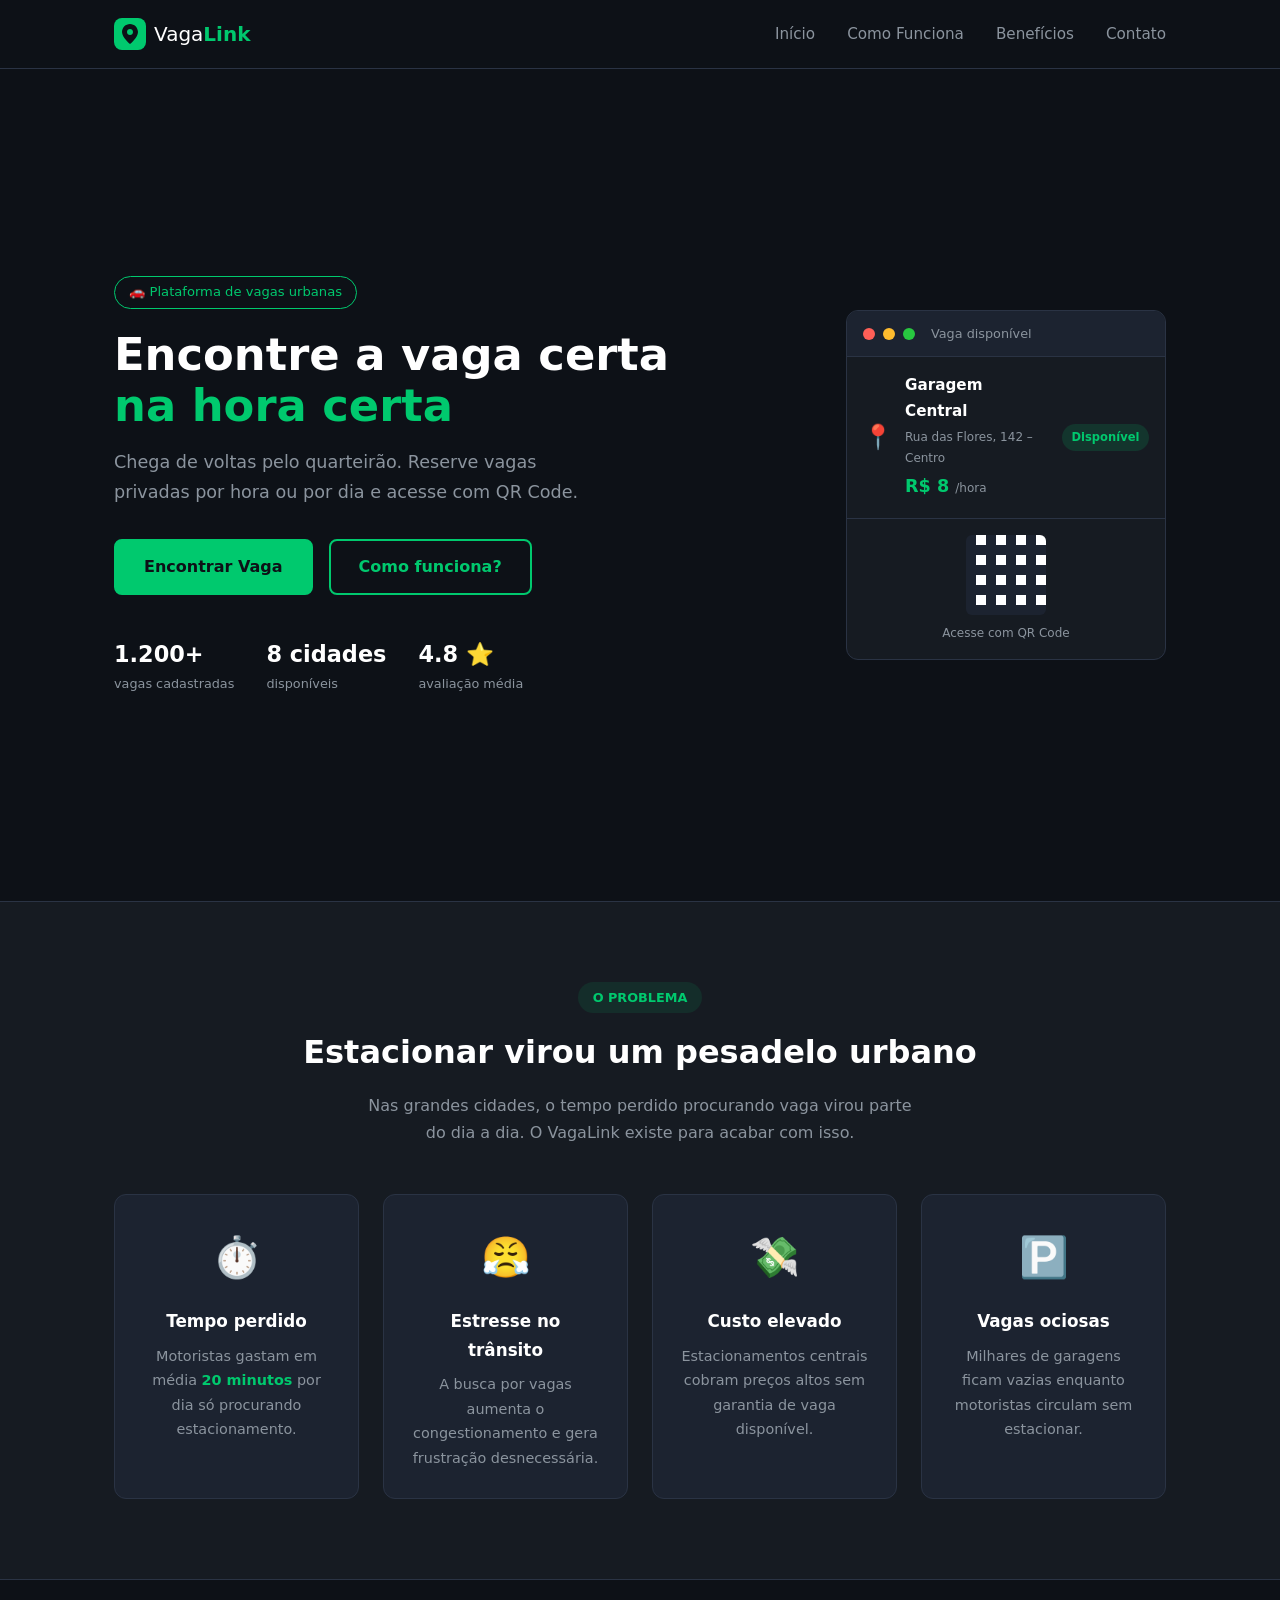
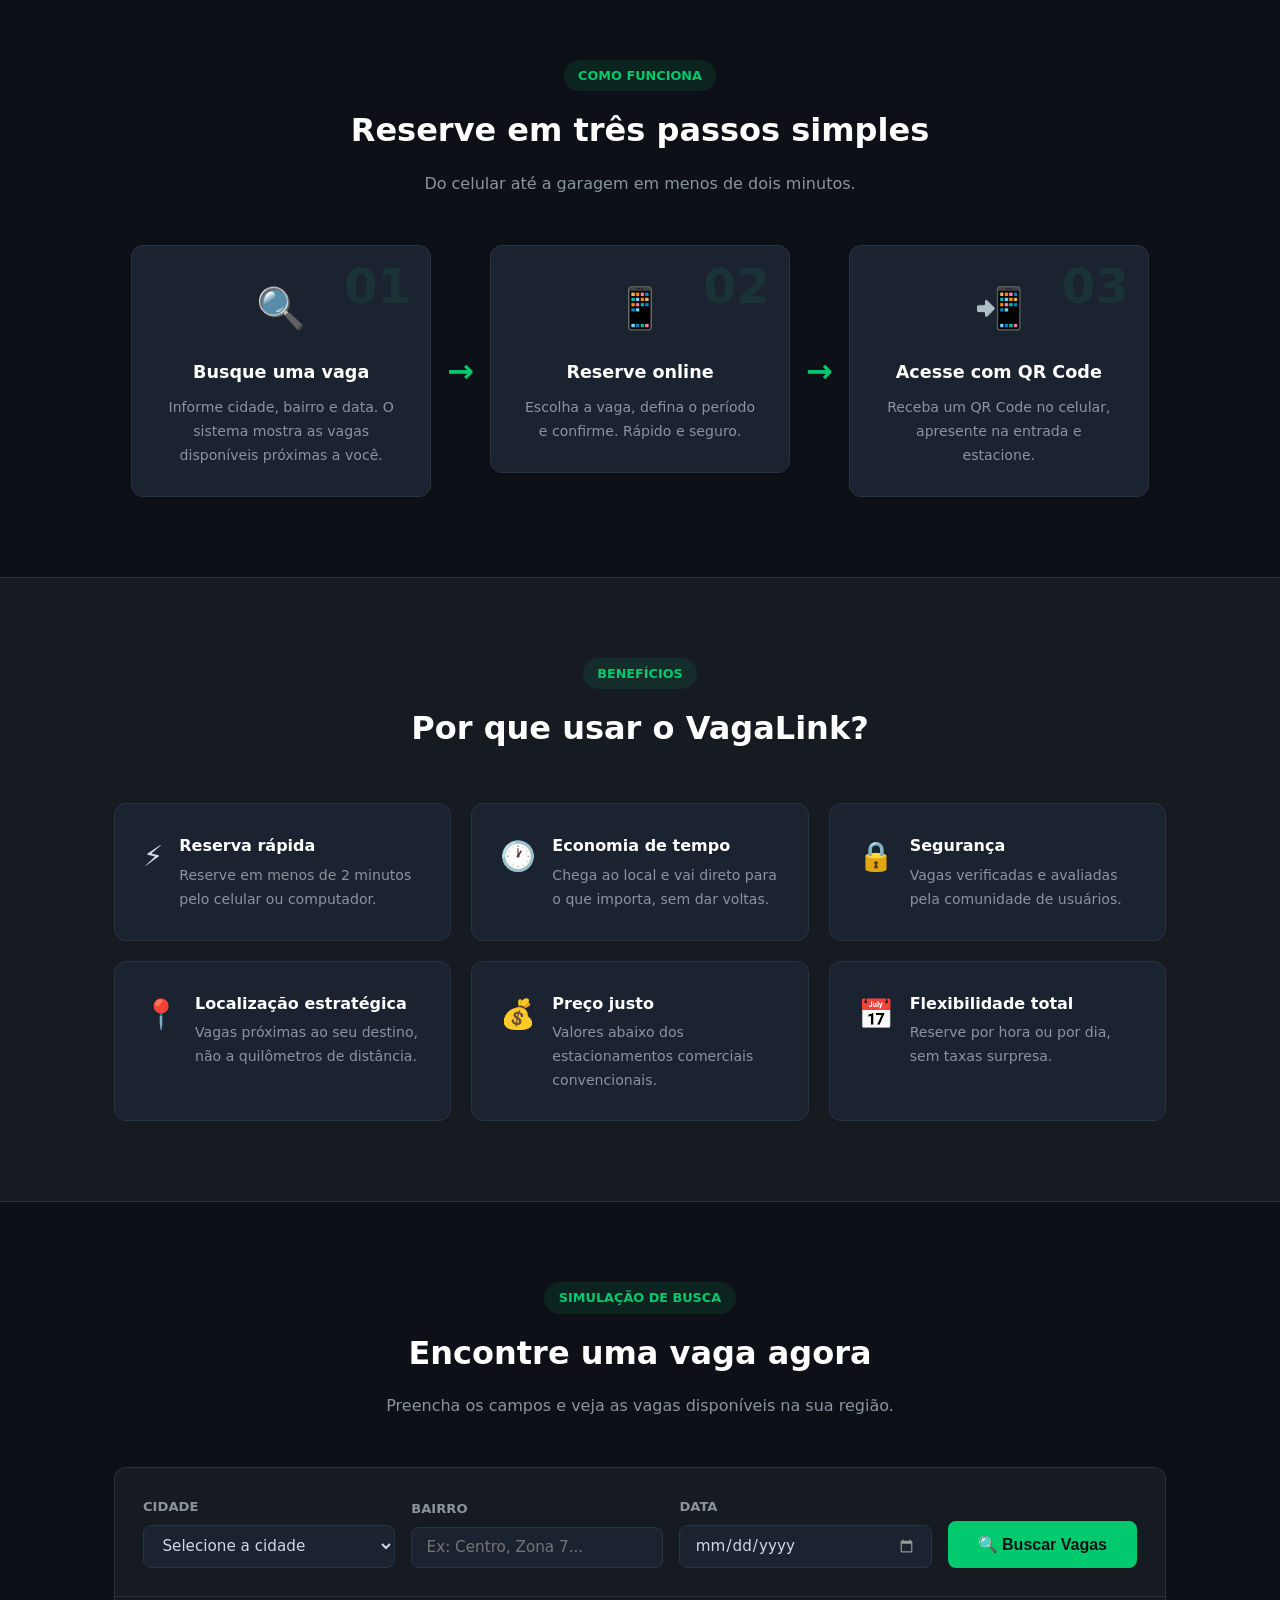
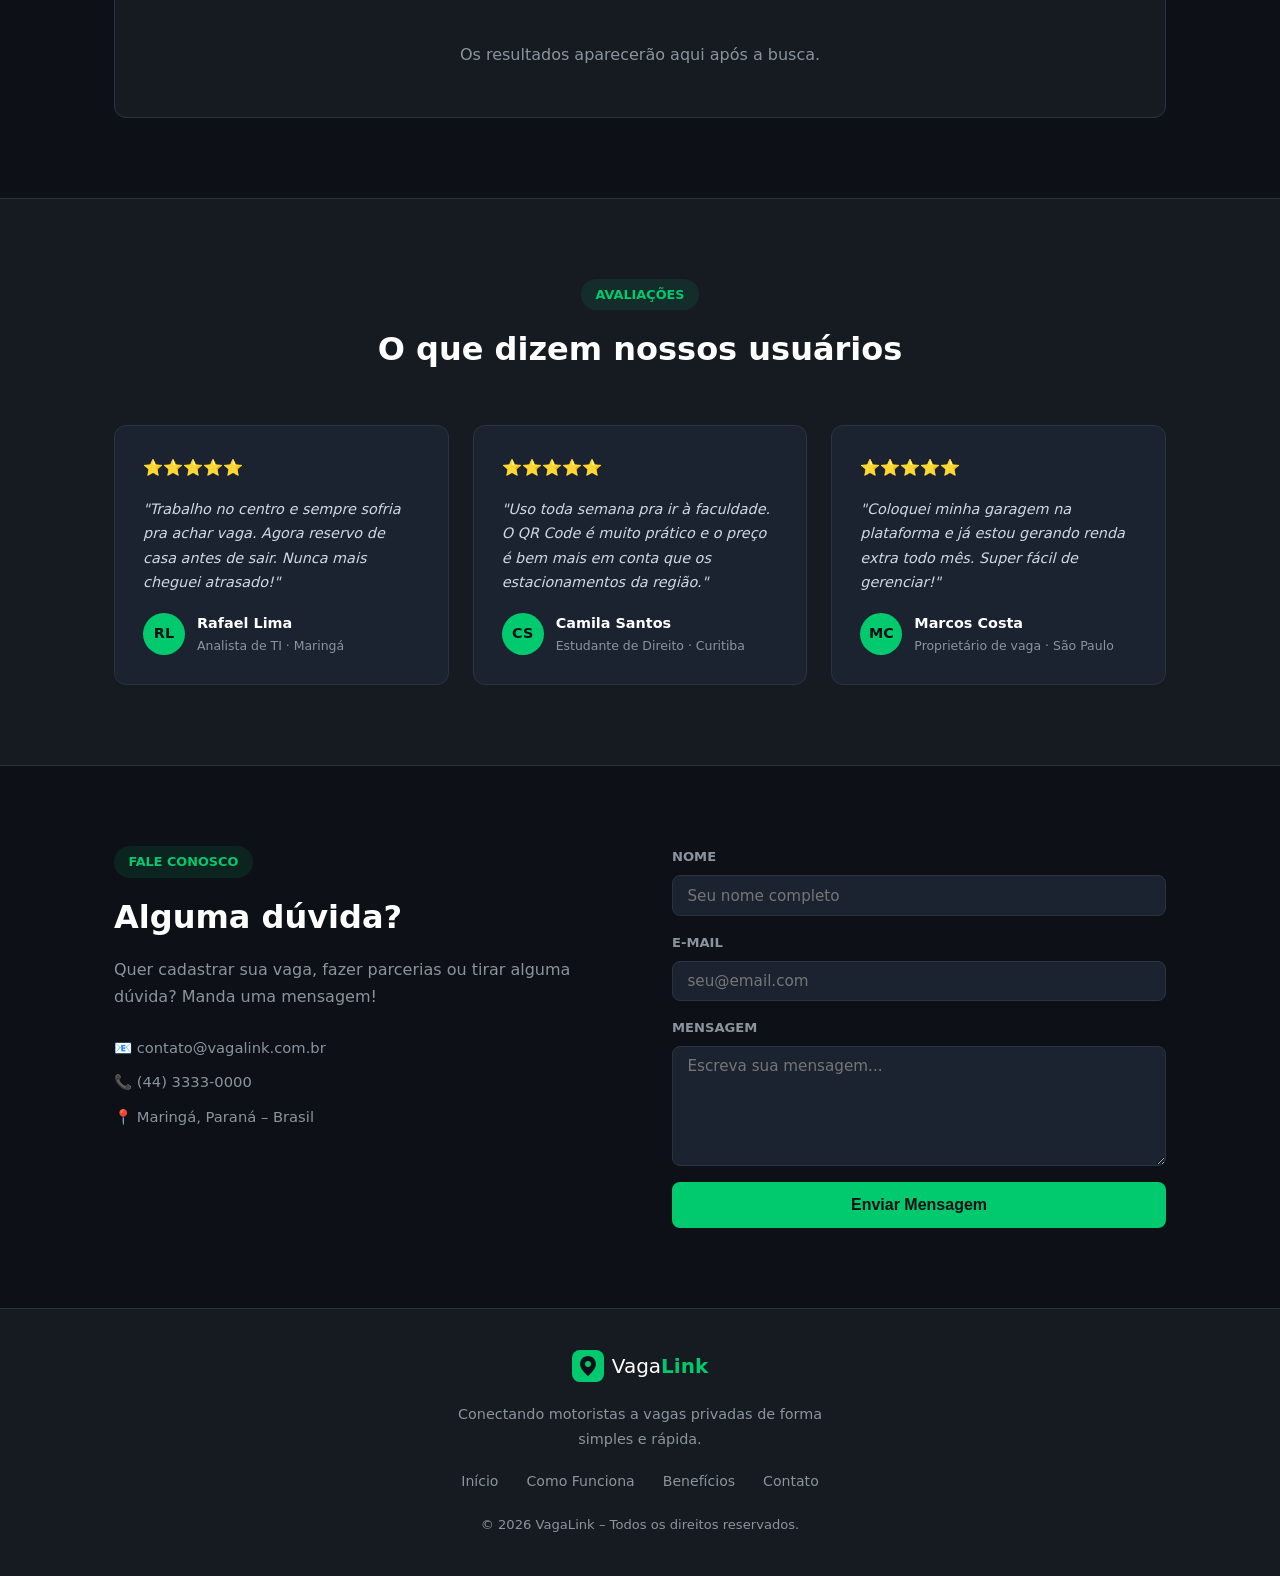
==== index.html @ 0b4920b5 "Add files via upload" ====
<!DOCTYPE html>
<html lang="pt-BR">
<head>
  <meta charset="UTF-8" />
  <meta name="viewport" content="width=device-width, initial-scale=1.0" />
  <title>VagaLink – Encontre a vaga certa na hora certa</title>
  <link rel="stylesheet" href="style.css" />
</head>
<body>

  <!-- HEADER -->
  <header class="header">
    <div class="header-inner">
      <a href="#hero" class="logo">
        <svg class="logo-icon" viewBox="0 0 32 32" fill="none">
          <rect width="32" height="32" rx="8" fill="#00c96e"/>
          <path d="M16 6C11.6 6 8 9.6 8 14C8 19.5 16 26 16 26C16 26 24 19.5 24 14C24 9.6 20.4 6 16 6ZM16 17C14.3 17 13 15.7 13 14C13 12.3 14.3 11 16 11C17.7 11 19 12.3 19 14C19 15.7 17.7 17 16 17Z" fill="#0d1117"/>
        </svg>
        <span class="logo-text">Vaga<strong>Link</strong></span>
      </a>

      <button class="menu-toggle" id="menuToggle" aria-label="Abrir menu">
        <span></span><span></span><span></span>
      </button>

      <nav class="nav" id="mainNav">
        <ul class="nav-list">
          <li><a href="#hero" class="nav-link">Início</a></li>
          <li><a href="#como-funciona" class="nav-link">Como Funciona</a></li>
          <li><a href="#beneficios" class="nav-link">Benefícios</a></li>
          <li><a href="#contato" class="nav-link">Contato</a></li>
        </ul>
      </nav>
    </div>
  </header>

  <!-- HERO -->
  <section class="hero" id="hero">
    <div class="hero-content">
      <span class="hero-badge">🚗 Plataforma de vagas urbanas</span>
      <h1 class="hero-title">Encontre a vaga certa<br><span class="hero-highlight">na hora certa</span></h1>
      <p class="hero-subtitle">Chega de voltas pelo quarteirão. Reserve vagas privadas por hora ou por dia e acesse com QR Code.</p>
      <div class="hero-actions">
        <a href="#busca" class="btn btn-primary">Encontrar Vaga</a>
        <a href="#como-funciona" class="btn btn-outline">Como funciona?</a>
      </div>
      <div class="hero-stats">
        <div class="stat"><span class="stat-number">1.200+</span><span class="stat-label">vagas cadastradas</span></div>
        <div class="stat"><span class="stat-number">8 cidades</span><span class="stat-label">disponíveis</span></div>
        <div class="stat"><span class="stat-number">4.8 ⭐</span><span class="stat-label">avaliação média</span></div>
      </div>
    </div>

    <!-- Card decorativo -->
    <div class="hero-visual">
      <div class="card-mockup">
        <div class="mockup-header">
          <span class="mockup-dot red"></span>
          <span class="mockup-dot yellow"></span>
          <span class="mockup-dot green"></span>
          <span class="mockup-title">Vaga disponível</span>
        </div>
        <div class="mockup-body">
          <div class="mockup-pin">📍</div>
          <div class="mockup-info">
            <p class="mockup-name">Garagem Central</p>
            <p class="mockup-address">Rua das Flores, 142 – Centro</p>
            <p class="mockup-price">R$ 8 <span>/hora</span></p>
          </div>
          <span class="mockup-badge">Disponível</span>
        </div>
        <div class="mockup-qr">
          <div class="qr-grid"></div>
          <p>Acesse com QR Code</p>
        </div>
      </div>
    </div>
  </section>

  <!-- PROBLEMA -->
  <section class="problema" id="problema">
    <div class="container">
      <div class="section-header">
        <span class="section-label">O problema</span>
        <h2 class="section-title">Estacionar virou um pesadelo urbano</h2>
        <p class="section-desc">Nas grandes cidades, o tempo perdido procurando vaga virou parte do dia a dia. O VagaLink existe para acabar com isso.</p>
      </div>
      <div class="problema-grid">
        <div class="problema-card"><span class="card-icon">⏱️</span><h3>Tempo perdido</h3><p>Motoristas gastam em média <strong>20 minutos</strong> por dia só procurando estacionamento.</p></div>
        <div class="problema-card"><span class="card-icon">😤</span><h3>Estresse no trânsito</h3><p>A busca por vagas aumenta o congestionamento e gera frustração desnecessária.</p></div>
        <div class="problema-card"><span class="card-icon">💸</span><h3>Custo elevado</h3><p>Estacionamentos centrais cobram preços altos sem garantia de vaga disponível.</p></div>
        <div class="problema-card"><span class="card-icon">🅿️</span><h3>Vagas ociosas</h3><p>Milhares de garagens ficam vazias enquanto motoristas circulam sem estacionar.</p></div>
      </div>
    </div>
  </section>

  <!-- COMO FUNCIONA -->
  <section class="como-funciona" id="como-funciona">
    <div class="container">
      <div class="section-header">
        <span class="section-label">Como funciona</span>
        <h2 class="section-title">Reserve em três passos simples</h2>
        <p class="section-desc">Do celular até a garagem em menos de dois minutos.</p>
      </div>
      <div class="steps-grid">
        <div class="step-card">
          <div class="step-number">01</div>
          <div class="step-icon">🔍</div>
          <h3 class="step-title">Busque uma vaga</h3>
          <p class="step-desc">Informe cidade, bairro e data. O sistema mostra as vagas disponíveis próximas a você.</p>
        </div>
        <div class="step-arrow" aria-hidden="true">→</div>
        <div class="step-card">
          <div class="step-number">02</div>
          <div class="step-icon">📱</div>
          <h3 class="step-title">Reserve online</h3>
          <p class="step-desc">Escolha a vaga, defina o período e confirme. Rápido e seguro.</p>
        </div>
        <div class="step-arrow" aria-hidden="true">→</div>
        <div class="step-card">
          <div class="step-number">03</div>
          <div class="step-icon">📲</div>
          <h3 class="step-title">Acesse com QR Code</h3>
          <p class="step-desc">Receba um QR Code no celular, apresente na entrada e estacione.</p>
        </div>
      </div>
    </div>
  </section>

  <!-- BENEFÍCIOS -->
  <section class="beneficios" id="beneficios">
    <div class="container">
      <div class="section-header">
        <span class="section-label">Benefícios</span>
        <h2 class="section-title">Por que usar o VagaLink?</h2>
      </div>
      <div class="beneficios-grid">
        <div class="beneficio-item"><span class="beneficio-icon">⚡</span><div><h4>Reserva rápida</h4><p>Reserve em menos de 2 minutos pelo celular ou computador.</p></div></div>
        <div class="beneficio-item"><span class="beneficio-icon">🕐</span><div><h4>Economia de tempo</h4><p>Chega ao local e vai direto para o que importa, sem dar voltas.</p></div></div>
        <div class="beneficio-item"><span class="beneficio-icon">🔒</span><div><h4>Segurança</h4><p>Vagas verificadas e avaliadas pela comunidade de usuários.</p></div></div>
        <div class="beneficio-item"><span class="beneficio-icon">📍</span><div><h4>Localização estratégica</h4><p>Vagas próximas ao seu destino, não a quilômetros de distância.</p></div></div>
        <div class="beneficio-item"><span class="beneficio-icon">💰</span><div><h4>Preço justo</h4><p>Valores abaixo dos estacionamentos comerciais convencionais.</p></div></div>
        <div class="beneficio-item"><span class="beneficio-icon">📅</span><div><h4>Flexibilidade total</h4><p>Reserve por hora ou por dia, sem taxas surpresa.</p></div></div>
      </div>
    </div>
  </section>

  <!-- BUSCA -->
  <section class="busca" id="busca">
    <div class="container">
      <div class="section-header">
        <span class="section-label">Simulação de busca</span>
        <h2 class="section-title">Encontre uma vaga agora</h2>
        <p class="section-desc">Preencha os campos e veja as vagas disponíveis na sua região.</p>
      </div>
      <div class="busca-box">
        <div class="busca-form">
          <div class="form-group">
            <label for="cidade">Cidade</label>
            <select id="cidade">
              <option value="">Selecione a cidade</option>
              <option>Maringá</option>
              <option>Curitiba</option>
              <option>São Paulo</option>
              <option>Londrina</option>
              <option>Campo Grande</option>
            </select>
          </div>
          <div class="form-group">
            <label for="bairro">Bairro</label>
            <input type="text" id="bairro" placeholder="Ex: Centro, Zona 7..." />
          </div>
          <div class="form-group">
            <label for="data">Data</label>
            <input type="date" id="data" />
          </div>
          <button class="btn btn-primary btn-buscar" id="btnBuscar">🔍 Buscar Vagas</button>
        </div>
        <div class="resultados" id="resultados">
          <p class="resultados-placeholder">Os resultados aparecerão aqui após a busca.</p>
        </div>
      </div>
    </div>
  </section>

  <!-- AVALIAÇÕES -->
  <section class="avaliacoes" id="avaliacoes">
    <div class="container">
      <div class="section-header">
        <span class="section-label">Avaliações</span>
        <h2 class="section-title">O que dizem nossos usuários</h2>
      </div>
      <div class="avaliacoes-grid">
        <div class="avaliacao-card">
          <div class="avaliacao-stars">⭐⭐⭐⭐⭐</div>
          <p class="avaliacao-texto">"Trabalho no centro e sempre sofria pra achar vaga. Agora reservo de casa antes de sair. Nunca mais cheguei atrasado!"</p>
          <div class="avaliacao-autor">
            <div class="autor-avatar">RL</div>
            <div><p class="autor-nome">Rafael Lima</p><p class="autor-info">Analista de TI · Maringá</p></div>
          </div>
        </div>
        <div class="avaliacao-card">
          <div class="avaliacao-stars">⭐⭐⭐⭐⭐</div>
          <p class="avaliacao-texto">"Uso toda semana pra ir à faculdade. O QR Code é muito prático e o preço é bem mais em conta que os estacionamentos da região."</p>
          <div class="avaliacao-autor">
            <div class="autor-avatar">CS</div>
            <div><p class="autor-nome">Camila Santos</p><p class="autor-info">Estudante de Direito · Curitiba</p></div>
          </div>
        </div>
        <div class="avaliacao-card">
          <div class="avaliacao-stars">⭐⭐⭐⭐⭐</div>
          <p class="avaliacao-texto">"Coloquei minha garagem na plataforma e já estou gerando renda extra todo mês. Super fácil de gerenciar!"</p>
          <div class="avaliacao-autor">
            <div class="autor-avatar">MC</div>
            <div><p class="autor-nome">Marcos Costa</p><p class="autor-info">Proprietário de vaga · São Paulo</p></div>
          </div>
        </div>
      </div>
    </div>
  </section>

  <!-- CONTATO -->
  <section class="contato" id="contato">
    <div class="container">
      <div class="contato-inner">
        <div class="contato-info">
          <span class="section-label">Fale conosco</span>
          <h2 class="section-title">Alguma dúvida?</h2>
          <p>Quer cadastrar sua vaga, fazer parcerias ou tirar alguma dúvida? Manda uma mensagem!</p>
          <ul class="contato-detalhes">
            <li>📧 contato@vagalink.com.br</li>
            <li>📞 (44) 3333-0000</li>
            <li>📍 Maringá, Paraná – Brasil</li>
          </ul>
        </div>
        <form class="contato-form" id="formContato">
          <div class="form-group">
            <label for="nome">Nome</label>
            <input type="text" id="nome" placeholder="Seu nome completo" required />
          </div>
          <div class="form-group">
            <label for="email">E-mail</label>
            <input type="email" id="email" placeholder="seu@email.com" required />
          </div>
          <div class="form-group">
            <label for="mensagem">Mensagem</label>
            <textarea id="mensagem" rows="5" placeholder="Escreva sua mensagem..." required></textarea>
          </div>
          <div class="form-sucesso" id="formSucesso">✅ Mensagem enviada com sucesso!</div>
          <button type="submit" class="btn btn-primary">Enviar Mensagem</button>
        </form>
      </div>
    </div>
  </section>

  <!-- FOOTER -->
  <footer class="footer">
    <div class="container">
      <div class="footer-inner">
        <a href="#hero" class="logo">
          <svg class="logo-icon" viewBox="0 0 32 32" fill="none">
            <rect width="32" height="32" rx="8" fill="#00c96e"/>
            <path d="M16 6C11.6 6 8 9.6 8 14C8 19.5 16 26 16 26C16 26 24 19.5 24 14C24 9.6 20.4 6 16 6ZM16 17C14.3 17 13 15.7 13 14C13 12.3 14.3 11 16 11C17.7 11 19 12.3 19 14C19 15.7 17.7 17 16 17Z" fill="#0d1117"/>
          </svg>
          <span class="logo-text">Vaga<strong>Link</strong></span>
        </a>
        <p class="footer-desc">Conectando motoristas a vagas privadas de forma simples e rápida.</p>
        <nav class="footer-nav">
          <a href="#hero">Início</a>
          <a href="#como-funciona">Como Funciona</a>
          <a href="#beneficios">Benefícios</a>
          <a href="#contato">Contato</a>
        </nav>
        <p class="footer-copy">© <span id="anoAtual"></span> VagaLink – Todos os direitos reservados.</p>
      </div>
    </div>
  </footer>

  <script src="script.js"></script>
</body>
</html>
---- style.css ----
/* ============================================
   VagaLink – CSS Simplificado
   Cores: fundo escuro + verde (#00c96e)
   ============================================ */

/* --- 1. RESET BÁSICO --- */

*, *::before, *::after {
  box-sizing: border-box;
  margin: 0;
  padding: 0;
}

html {
  scroll-behavior: smooth;
}

body {
  font-family: system-ui, sans-serif;
  background-color: #0d1117;
  color: #cdd9e5;
  line-height: 1.7;
}

ul, ol { list-style: none; }
a { text-decoration: none; color: inherit; }
img { max-width: 100%; display: block; }

/* --- 2. UTILITÁRIOS --- */

.container {
  max-width: 1100px;
  margin: 0 auto;
  padding: 0 1.5rem;
}

/* Botões */
.btn {
  display: inline-block;
  padding: 0.75rem 1.75rem;
  border-radius: 8px;
  font-size: 1rem;
  font-weight: 600;
  cursor: pointer;
  border: 2px solid #00c96e;
  transition: background-color 0.2s, color 0.2s;
}

.btn-primary {
  background-color: #00c96e;
  color: #0d1117;
}

.btn-primary:hover {
  background-color: #00a559;
  border-color: #00a559;
}

.btn-outline {
  background-color: transparent;
  color: #00c96e;
}

.btn-outline:hover {
  background-color: #00c96e;
  color: #0d1117;
}

/* Cabeçalhos de seção */
.section-header {
  text-align: center;
  margin-bottom: 3rem;
}

.section-label {
  display: inline-block;
  font-size: 0.8rem;
  font-weight: 700;
  text-transform: uppercase;
  color: #00c96e;
  background-color: rgba(0, 201, 110, 0.1);
  padding: 0.3rem 0.9rem;
  border-radius: 999px;
  margin-bottom: 0.75rem;
}

.section-title {
  font-size: 2rem;
  font-weight: 700;
  color: #fff;
  margin-bottom: 0.75rem;
}

.section-desc {
  color: #8b949e;
  max-width: 560px;
  margin: 0 auto;
}

/* --- 3. HEADER --- */

.header {
  position: sticky;
  top: 0;
  z-index: 100;
  background-color: #0d1117;
  border-bottom: 1px solid #2a3344;
}

.header-inner {
  max-width: 1100px;
  margin: 0 auto;
  padding: 0 1.5rem;
  height: 68px;
  display: flex;
  align-items: center;
  justify-content: space-between;
}

.logo {
  display: flex;
  align-items: center;
  gap: 0.5rem;
  font-size: 1.25rem;
  color: #fff;
}

.logo-icon { width: 32px; height: 32px; }

.logo-text strong { color: #00c96e; }

.nav-list {
  display: flex;
  gap: 2rem;
}

.nav-link {
  font-size: 0.95rem;
  color: #8b949e;
  transition: color 0.2s;
}

.nav-link:hover { color: #fff; }

/* Botão hamburguer (só aparece em mobile) */
.menu-toggle {
  display: none;
  flex-direction: column;
  gap: 5px;
  background: none;
  border: none;
  cursor: pointer;
  padding: 4px;
}

.menu-toggle span {
  display: block;
  width: 24px;
  height: 2px;
  background-color: #cdd9e5;
}

/* --- 4. HERO --- */

.hero {
  display: flex;
  align-items: center;
  gap: 3rem;
  padding: 5rem 1.5rem;
  max-width: 1100px;
  margin: 0 auto;
  min-height: calc(100vh - 68px);
}

.hero-content { flex: 1; }

.hero-badge {
  display: inline-block;
  font-size: 0.82rem;
  color: #00c96e;
  border: 1px solid #00c96e;
  padding: 0.3rem 0.9rem;
  border-radius: 999px;
  margin-bottom: 1.2rem;
}

.hero-title {
  font-size: 2.8rem;
  font-weight: 800;
  color: #fff;
  line-height: 1.15;
  margin-bottom: 1rem;
}

.hero-highlight { color: #00c96e; }

.hero-subtitle {
  font-size: 1.1rem;
  color: #8b949e;
  max-width: 500px;
  margin-bottom: 2rem;
}

.hero-actions {
  display: flex;
  gap: 1rem;
  flex-wrap: wrap;
  margin-bottom: 2.5rem;
}

.hero-stats {
  display: flex;
  gap: 2rem;
  flex-wrap: wrap;
}

.stat { display: flex; flex-direction: column; }

.stat-number {
  font-size: 1.4rem;
  font-weight: 700;
  color: #fff;
}

.stat-label {
  font-size: 0.8rem;
  color: #8b949e;
}

/* Card mockup do lado direito */
.hero-visual { flex: 0 0 320px; }

.card-mockup {
  background-color: #161b22;
  border: 1px solid #2a3344;
  border-radius: 12px;
  overflow: hidden;
}

.mockup-header {
  background-color: #1c2330;
  padding: 0.75rem 1rem;
  display: flex;
  align-items: center;
  gap: 0.5rem;
  border-bottom: 1px solid #2a3344;
}

.mockup-dot {
  width: 12px;
  height: 12px;
  border-radius: 50%;
}

.mockup-dot.red    { background-color: #ff5f57; }
.mockup-dot.yellow { background-color: #febc2e; }
.mockup-dot.green  { background-color: #28c840; }

.mockup-title {
  font-size: 0.8rem;
  color: #8b949e;
  margin-left: 0.5rem;
}

.mockup-body {
  padding: 1rem;
  display: flex;
  align-items: center;
  gap: 0.75rem;
  border-bottom: 1px solid #2a3344;
}

.mockup-pin { font-size: 1.5rem; }
.mockup-info { flex: 1; }

.mockup-name {
  font-weight: 600;
  color: #fff;
  font-size: 0.95rem;
}

.mockup-address {
  font-size: 0.75rem;
  color: #8b949e;
  margin-top: 2px;
}

.mockup-price {
  font-size: 1.1rem;
  font-weight: 700;
  color: #00c96e;
  margin-top: 4px;
}

.mockup-price span {
  font-size: 0.75rem;
  color: #8b949e;
  font-weight: 400;
}

.mockup-badge {
  background-color: rgba(0, 201, 110, 0.15);
  color: #00c96e;
  font-size: 0.72rem;
  font-weight: 700;
  padding: 0.25rem 0.6rem;
  border-radius: 999px;
}

.mockup-qr {
  padding: 1rem;
  display: flex;
  flex-direction: column;
  align-items: center;
  gap: 0.5rem;
}

.mockup-qr p {
  font-size: 0.75rem;
  color: #8b949e;
}

/* QR code visual simulado com grid CSS */
.qr-grid {
  width: 80px;
  height: 80px;
  background-color: #fff;
  border-radius: 6px;
  background-image:
    repeating-linear-gradient(0deg,   #1c2330 0px, #1c2330 10px, transparent 10px, transparent 20px),
    repeating-linear-gradient(90deg,  #1c2330 0px, #1c2330 10px, transparent 10px, transparent 20px);
}

/* --- 5. SEÇÕES COM FUNDO ALTERNADO --- */
/* Seções escuras alternadas usam a mesma cor de fundo e borda */

.problema,
.beneficios,
.avaliacoes {
  background-color: #161b22;
  border-top: 1px solid #2a3344;
  border-bottom: 1px solid #2a3344;
}

.problema,
.como-funciona,
.beneficios,
.busca,
.avaliacoes,
.contato {
  padding: 5rem 0;
}

/* --- 6. CARDS GENÉRICOS --- */
/* Problema, steps, avaliações e benefícios compartilham o mesmo estilo base de card */

.problema-card,
.step-card,
.avaliacao-card,
.beneficio-item {
  background-color: #1c2330;
  border: 1px solid #2a3344;
  border-radius: 12px;
  padding: 1.75rem;
}

.problema-card:hover,
.step-card:hover,
.avaliacao-card:hover,
.beneficio-item:hover {
  border-color: #00c96e;
}

/* --- 7. SEÇÃO PROBLEMA --- */

.problema-grid {
  display: grid;
  grid-template-columns: repeat(auto-fit, minmax(220px, 1fr));
  gap: 1.5rem;
}

.problema-card { text-align: center; }

.card-icon {
  font-size: 2.5rem;
  display: block;
  margin-bottom: 1rem;
}

.problema-card h3 {
  font-size: 1.05rem;
  color: #fff;
  margin-bottom: 0.5rem;
}

.problema-card p { font-size: 0.9rem; color: #8b949e; }
.problema-card p strong { color: #00c96e; }

/* --- 8. COMO FUNCIONA --- */

.steps-grid {
  display: flex;
  gap: 1rem;
  flex-wrap: wrap;
  justify-content: center;
  align-items: flex-start;
}

.step-card {
  flex: 1;
  min-width: 220px;
  max-width: 300px;
  text-align: center;
  position: relative;
}

/* Número decorativo no canto do card */
.step-number {
  font-size: 3rem;
  font-weight: 900;
  color: rgba(0, 201, 110, 0.1);
  position: absolute;
  top: 1rem;
  right: 1.2rem;
  line-height: 1;
  user-select: none;
}

.step-icon {
  font-size: 2.5rem;
  margin-bottom: 1rem;
}

.step-title {
  font-size: 1.1rem;
  font-weight: 700;
  color: #fff;
  margin-bottom: 0.5rem;
}

.step-desc { font-size: 0.88rem; color: #8b949e; }

.step-arrow {
  font-size: 2rem;
  color: #00c96e;
  align-self: center;
  font-weight: 700;
}

/* --- 9. BENEFÍCIOS --- */

.beneficios-grid {
  display: grid;
  grid-template-columns: repeat(auto-fit, minmax(280px, 1fr));
  gap: 1.25rem;
}

.beneficio-item {
  display: flex;
  align-items: flex-start;
  gap: 1rem;
}

.beneficio-icon { font-size: 1.8rem; }

.beneficio-item h4 {
  font-size: 1rem;
  color: #fff;
  margin-bottom: 0.25rem;
}

.beneficio-item p { font-size: 0.88rem; color: #8b949e; }

/* --- 10. BUSCA DE VAGAS --- */

.busca-box {
  background-color: #161b22;
  border: 1px solid #2a3344;
  border-radius: 12px;
  overflow: hidden;
}

.busca-form {
  display: flex;
  align-items: flex-end;
  gap: 1rem;
  padding: 1.75rem;
  flex-wrap: wrap;
  border-bottom: 1px solid #2a3344;
}

/* Grupos de campos de formulário (reutilizado em busca e contato) */
.form-group {
  display: flex;
  flex-direction: column;
  gap: 0.4rem;
  flex: 1;
  min-width: 160px;
}

.form-group label {
  font-size: 0.82rem;
  font-weight: 600;
  color: #8b949e;
  text-transform: uppercase;
}

.form-group input,
.form-group select,
.form-group textarea {
  background-color: #1c2330;
  border: 1px solid #2a3344;
  border-radius: 8px;
  padding: 0.65rem 0.9rem;
  color: #cdd9e5;
  font-size: 0.95rem;
  font-family: system-ui, sans-serif;
  width: 100%;
  outline: none;
}

.form-group input:focus,
.form-group select:focus,
.form-group textarea:focus {
  border-color: #00c96e;
}

.form-group input[type="date"]::-webkit-calendar-picker-indicator {
  filter: invert(0.6);
}

.btn-buscar {
  white-space: nowrap;
  align-self: flex-end;
}

.resultados {
  padding: 1.75rem;
  min-height: 120px;
}

.resultados-placeholder {
  color: #8b949e;
  text-align: center;
  padding: 1rem 0;
}

/* Grid e cards de resultado de busca (criados pelo JS) */
.resultados-grid {
  display: grid;
  grid-template-columns: repeat(auto-fill, minmax(240px, 1fr));
  gap: 1rem;
}

.vaga-card {
  background-color: #1c2330;
  border: 1px solid #2a3344;
  border-radius: 12px;
  padding: 1.25rem;
}

.vaga-card:hover { border-color: #00c96e; }

.vaga-card-header {
  display: flex;
  justify-content: space-between;
  align-items: flex-start;
  margin-bottom: 0.5rem;
}

.vaga-nome {
  font-size: 0.95rem;
  font-weight: 700;
  color: #fff;
}

.vaga-tipo {
  font-size: 0.7rem;
  padding: 0.2rem 0.5rem;
  border-radius: 999px;
  font-weight: 600;
}

.vaga-tipo.coberta { background-color: rgba(0,201,110,0.12); color: #00c96e; }
.vaga-tipo.aberta  { background-color: rgba(255,191,0,0.12); color: #ffbf00; }

.vaga-endereco {
  font-size: 0.8rem;
  color: #8b949e;
  margin-bottom: 0.75rem;
}

.vaga-footer {
  display: flex;
  justify-content: space-between;
  align-items: center;
}

.vaga-preco {
  font-size: 1.15rem;
  font-weight: 700;
  color: #00c96e;
}

.vaga-preco span { font-size: 0.75rem; color: #8b949e; font-weight: 400; }

.vaga-avaliacao { font-size: 0.78rem; color: #8b949e; }

.btn-reservar {
  display: block;
  width: 100%;
  margin-top: 0.9rem;
  padding: 0.55rem;
  background-color: #00c96e;
  color: #0d1117;
  border: none;
  border-radius: 7px;
  font-weight: 700;
  font-size: 0.9rem;
  cursor: pointer;
  font-family: system-ui, sans-serif;
}

.btn-reservar:hover { background-color: #00a559; }

.reserva-confirmada {
  border: 1px solid #00c96e;
  color: #00c96e;
  border-radius: 7px;
  padding: 0.5rem;
  text-align: center;
  font-size: 0.85rem;
  font-weight: 600;
  margin-top: 0.9rem;
}

/* --- 11. AVALIAÇÕES --- */

.avaliacoes-grid {
  display: grid;
  grid-template-columns: repeat(auto-fit, minmax(280px, 1fr));
  gap: 1.5rem;
}

.avaliacao-card {
  display: flex;
  flex-direction: column;
  gap: 1rem;
}

.avaliacao-stars { font-size: 1rem; }

.avaliacao-texto {
  font-size: 0.9rem;
  color: #cdd9e5;
  font-style: italic;
  flex: 1;
}

.avaliacao-autor {
  display: flex;
  align-items: center;
  gap: 0.75rem;
}

.autor-avatar {
  width: 42px;
  height: 42px;
  border-radius: 50%;
  background-color: #00c96e;
  color: #0d1117;
  display: flex;
  align-items: center;
  justify-content: center;
  font-weight: 700;
  font-size: 0.9rem;
  flex-shrink: 0;
}

.autor-nome { font-size: 0.9rem; font-weight: 700; color: #fff; }
.autor-info { font-size: 0.78rem; color: #8b949e; }

/* --- 12. CONTATO --- */

.contato-inner {
  display: grid;
  grid-template-columns: 1fr 1fr;
  gap: 4rem;
  align-items: start;
}

.contato-info .section-title { text-align: left; }

.contato-info p {
  color: #8b949e;
  margin-bottom: 1.5rem;
}

.contato-detalhes { display: flex; flex-direction: column; gap: 0.6rem; }
.contato-detalhes li { font-size: 0.92rem; color: #8b949e; }

.contato-form {
  display: flex;
  flex-direction: column;
  gap: 1rem;
}

.contato-form .form-group textarea {
  resize: vertical;
  min-height: 120px;
}

/* Mensagem de sucesso – ocultada por padrão, exibida via JS */
.form-sucesso {
  border: 1px solid #00c96e;
  color: #00c96e;
  border-radius: 8px;
  padding: 0.9rem 1.1rem;
  font-weight: 600;
  display: none;
}

/* --- 13. FOOTER --- */

.footer {
  background-color: #161b22;
  border-top: 1px solid #2a3344;
  padding: 2.5rem 0;
}

.footer-inner {
  display: flex;
  flex-direction: column;
  align-items: center;
  gap: 1.2rem;
  text-align: center;
}

.footer-desc { font-size: 0.9rem; color: #8b949e; max-width: 400px; }

.footer-nav {
  display: flex;
  gap: 1.75rem;
  flex-wrap: wrap;
  justify-content: center;
}

.footer-nav a { font-size: 0.88rem; color: #8b949e; }
.footer-nav a:hover { color: #00c96e; }

.footer-copy { font-size: 0.82rem; color: #8b949e; }

/* --- 14. RESPONSIVIDADE --- */

/* Tablet */
@media (max-width: 900px) {
  .hero {
    flex-direction: column;
    text-align: center;
    padding-top: 3rem;
    min-height: auto;
  }

  .hero-content {
    display: flex;
    flex-direction: column;
    align-items: center;
  }

  .hero-visual {
    flex: none;
    width: 100%;
    max-width: 340px;
  }

  .contato-inner {
    grid-template-columns: 1fr;
    gap: 2.5rem;
  }

  .contato-info .section-title,
  .contato-info .section-label {
    text-align: center;
    display: block;
  }

  .contato-detalhes { align-items: center; }

  .step-arrow { display: none; }
}

/* Celular */
@media (max-width: 600px) {
  .menu-toggle { display: flex; }

  /* Menu escondido em mobile, exibido quando tem a classe .aberto (via JS) */
  .nav {
    display: none;
    position: absolute;
    top: 68px;
    left: 0;
    right: 0;
    background-color: #161b22;
    border-bottom: 1px solid #2a3344;
    padding: 1rem 1.5rem;
    z-index: 99;
  }

  .nav.aberto { display: block; }

  .nav-list { flex-direction: column; gap: 1rem; }

  .busca-form { flex-direction: column; }

  .btn-buscar { width: 100%; }

  .hero-stats,
  .hero-actions {
    justify-content: center;
  }
}
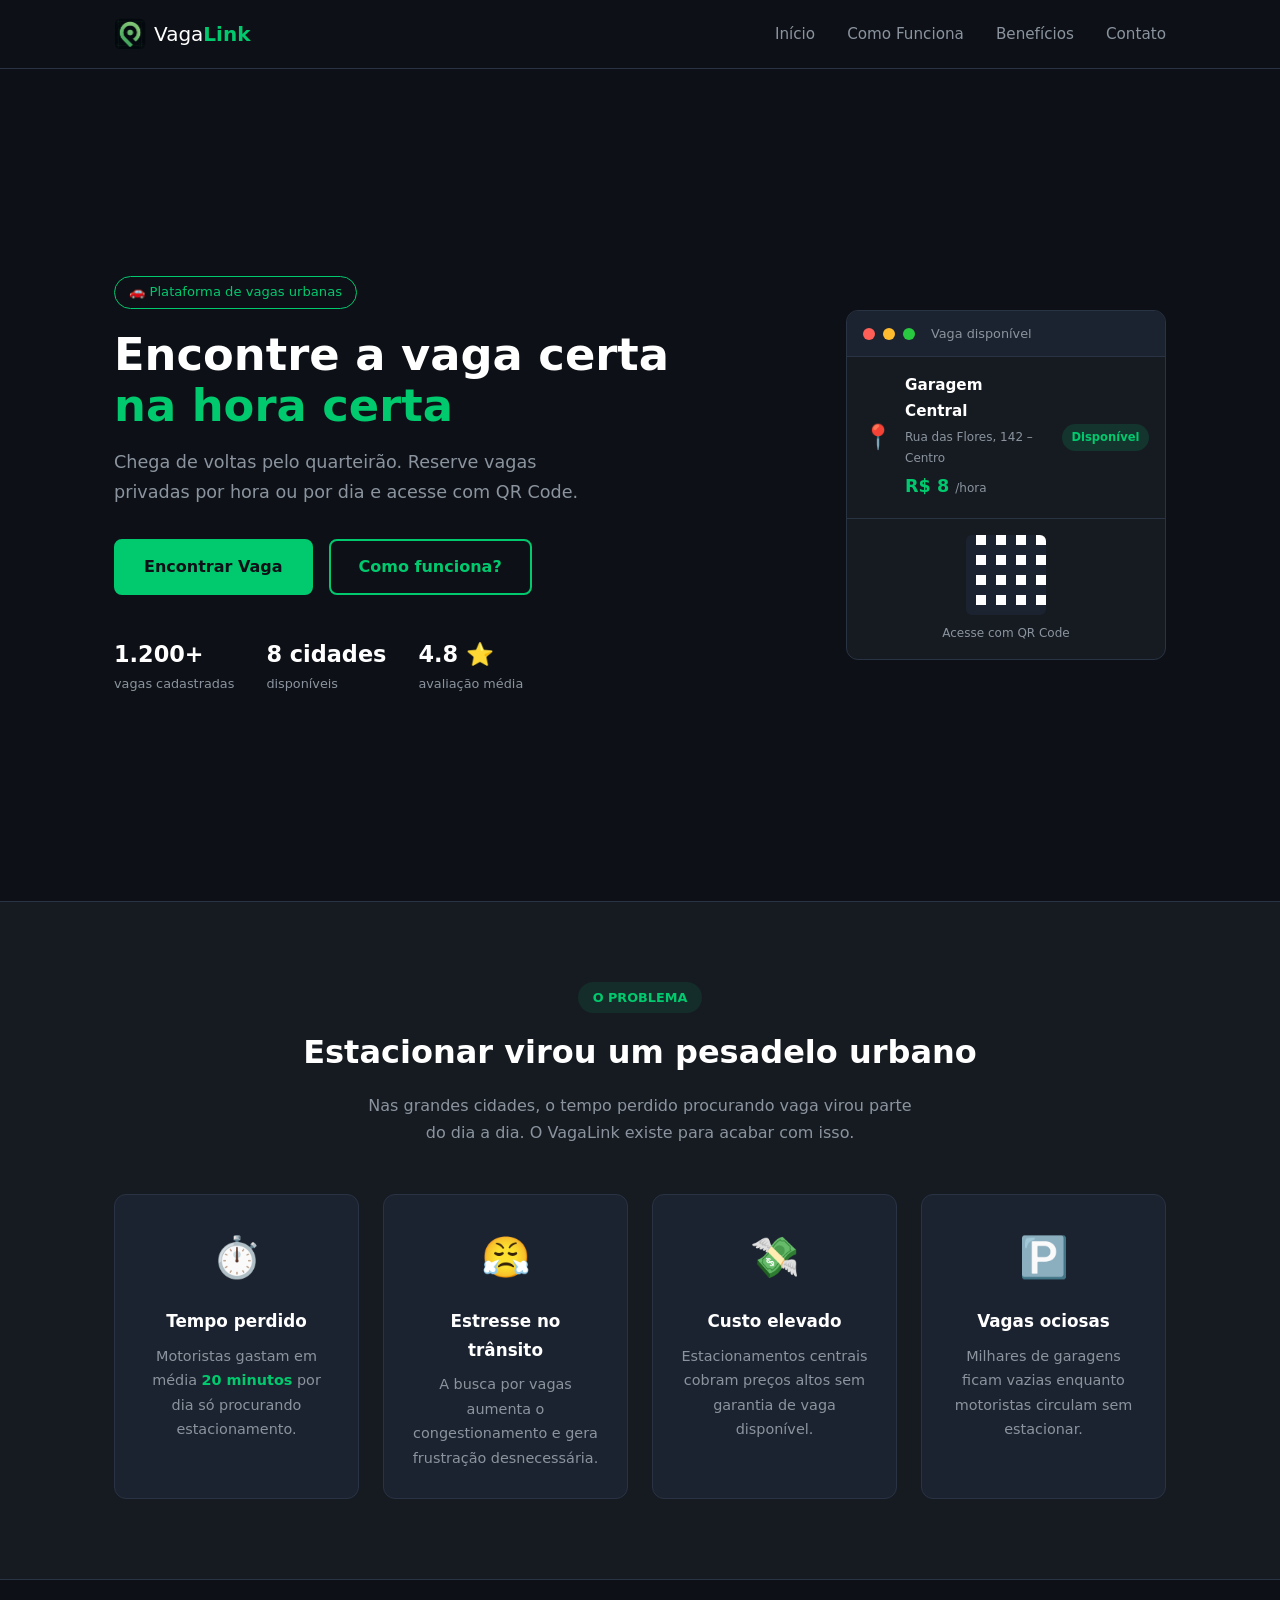
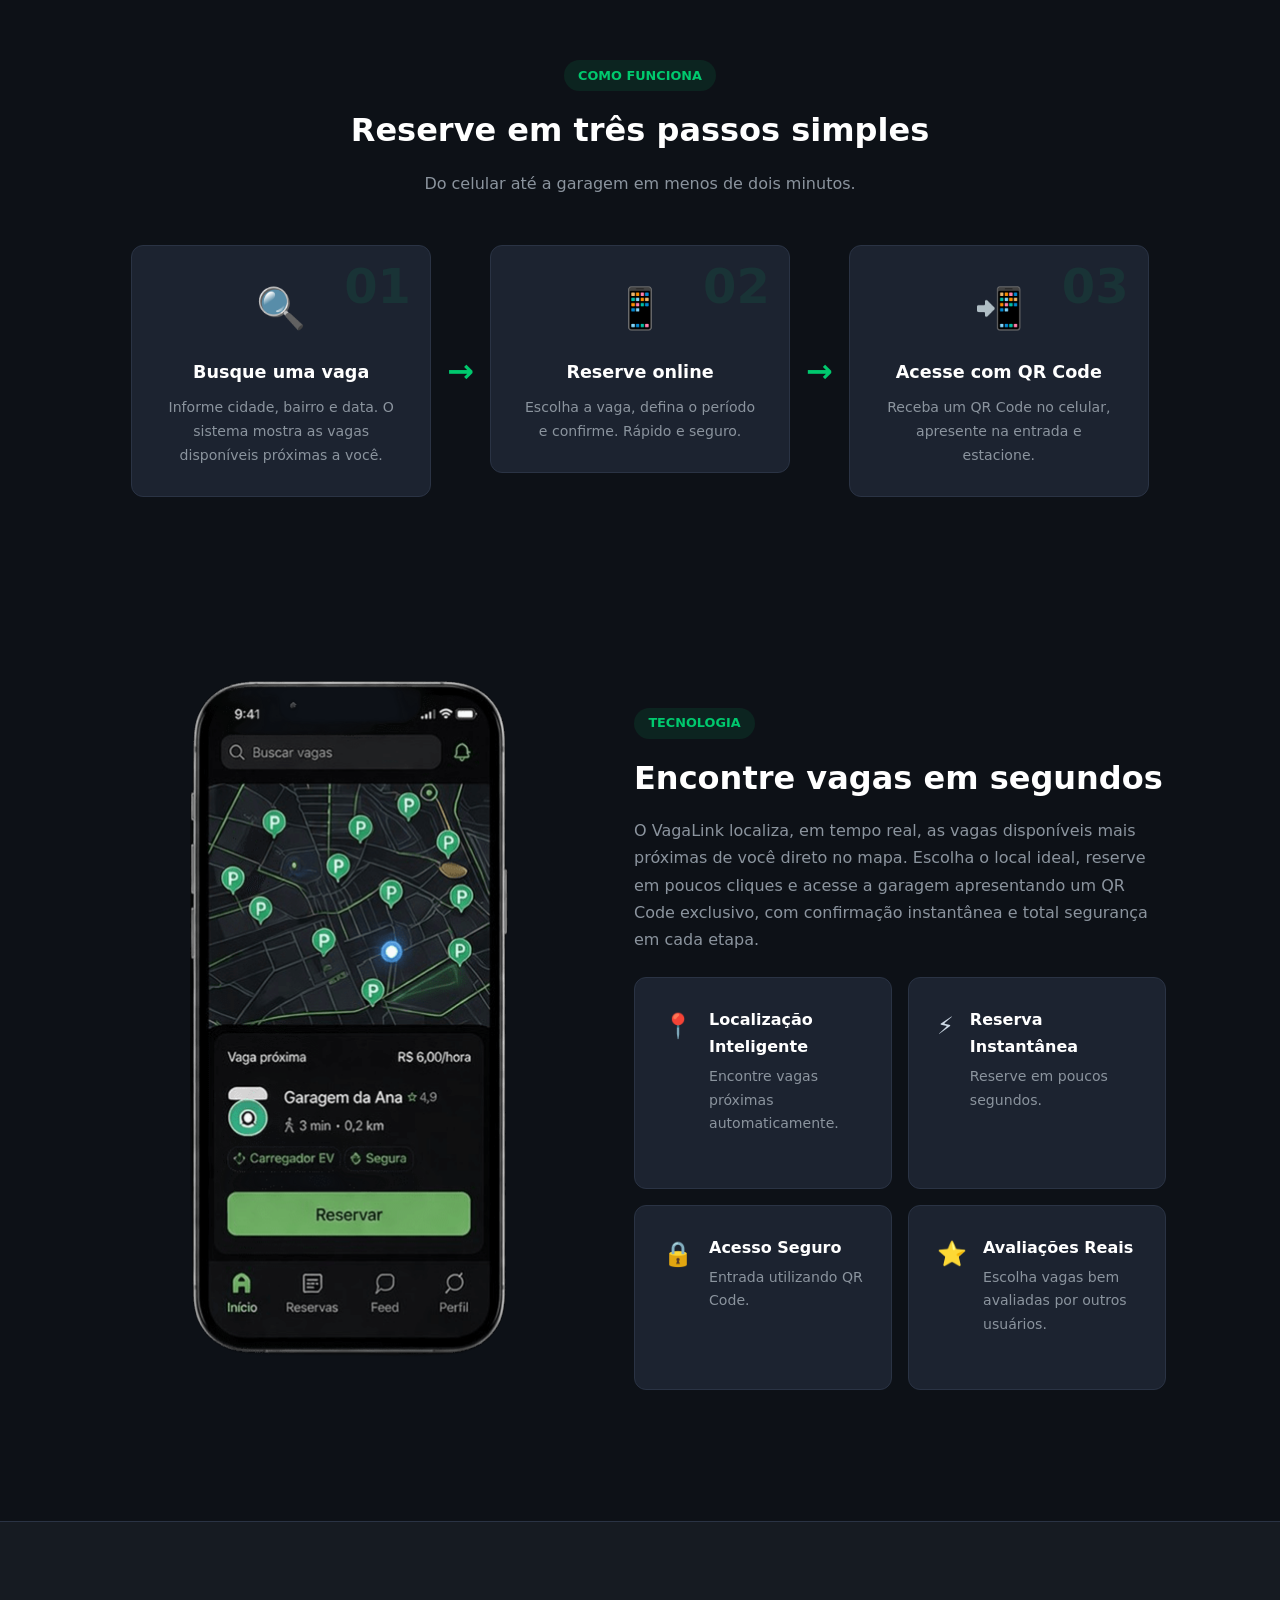
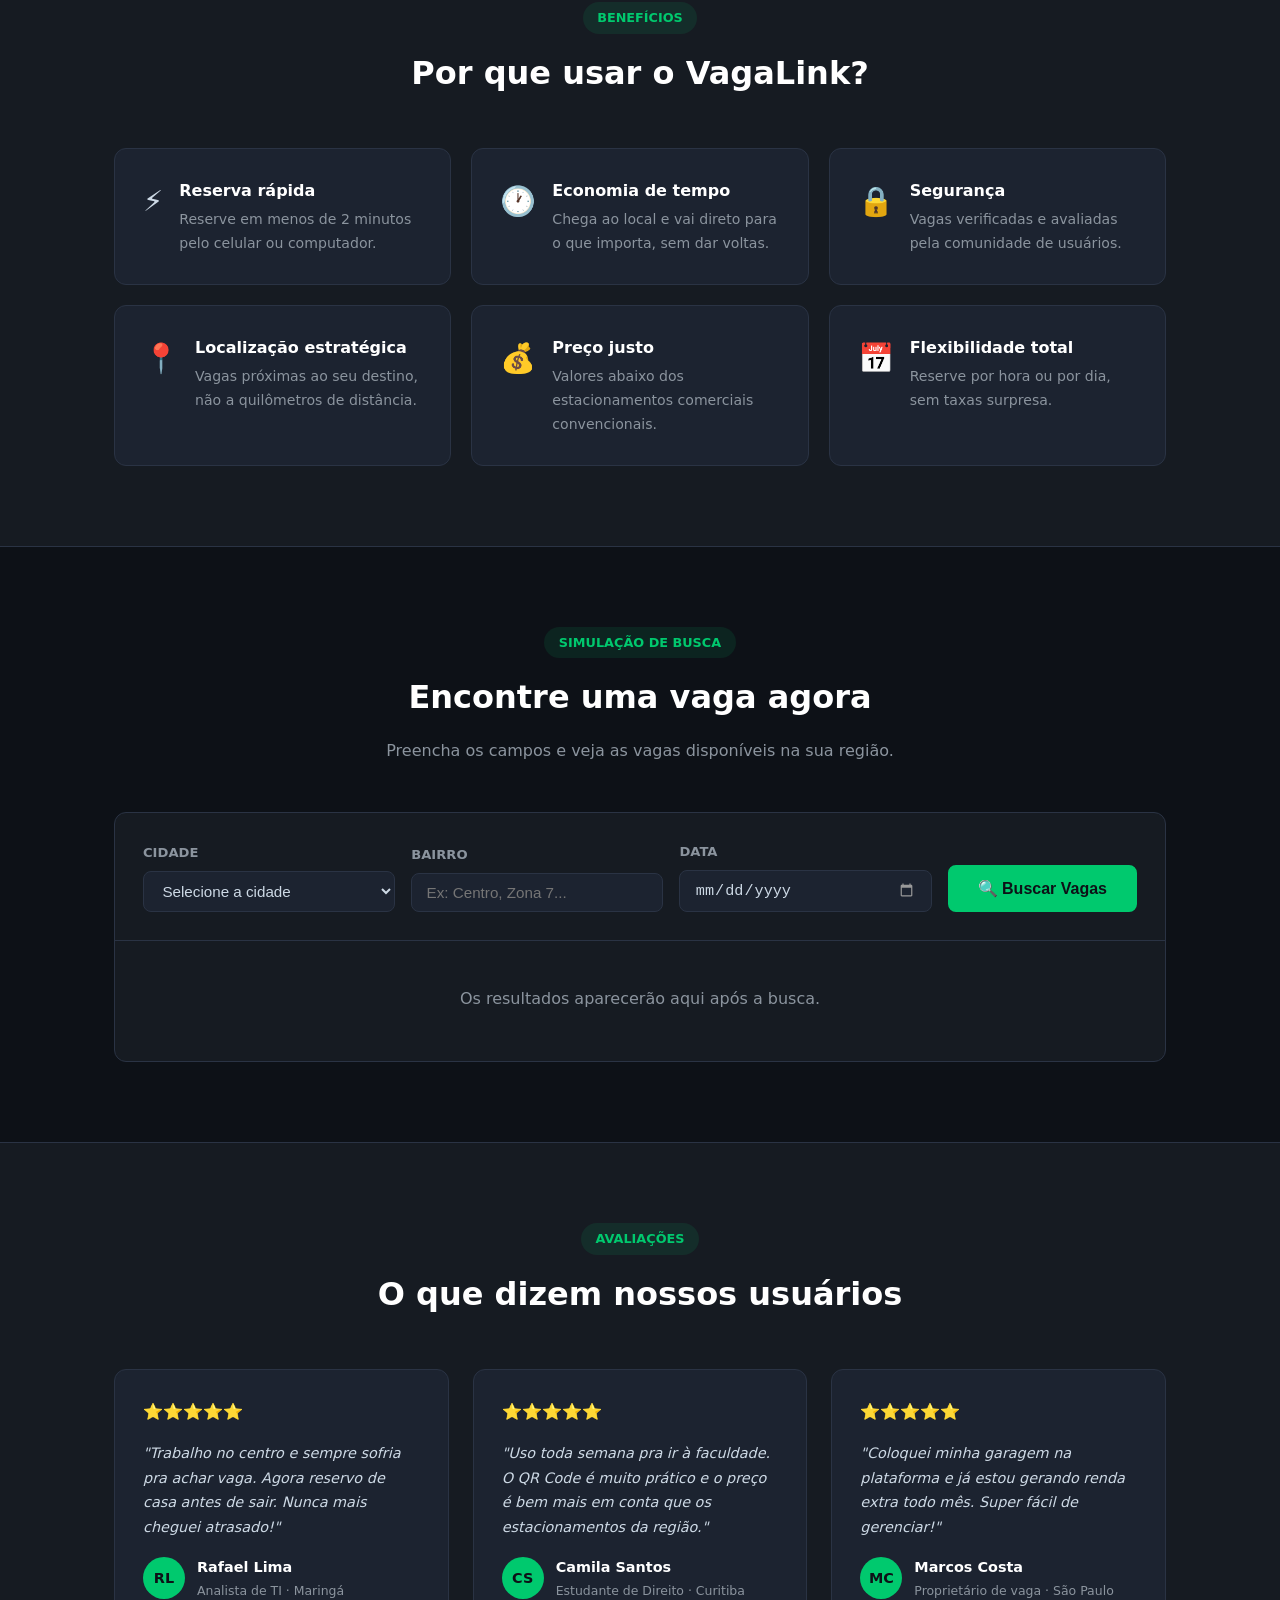
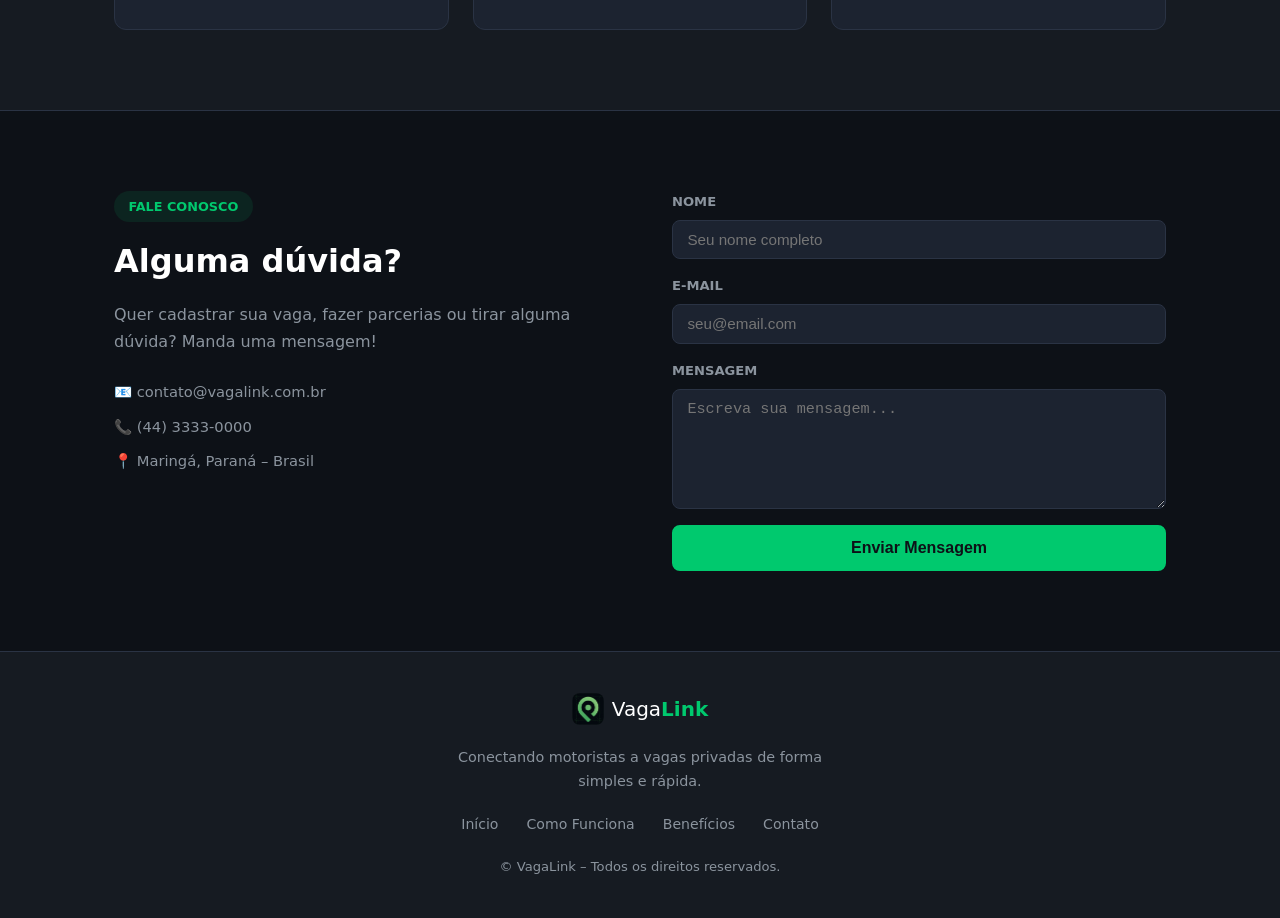
==== commit 0bdd93d9: "Add files via upload" ====
--- a/index.html
+++ b/index.html
@@ -3,159 +3,288 @@
 <head>
   <meta charset="UTF-8" />
   <meta name="viewport" content="width=device-width, initial-scale=1.0" />
+  <link rel="icon" type="image/png" href="imagens/VagaLink_Iccon.png">
   <title>VagaLink – Encontre a vaga certa na hora certa</title>
   <link rel="stylesheet" href="style.css" />
 </head>
 <body>
 
-  <!-- HEADER -->
-  <header class="header">
-    <div class="header-inner">
-      <a href="#hero" class="logo">
-        <svg class="logo-icon" viewBox="0 0 32 32" fill="none">
-          <rect width="32" height="32" rx="8" fill="#00c96e"/>
-          <path d="M16 6C11.6 6 8 9.6 8 14C8 19.5 16 26 16 26C16 26 24 19.5 24 14C24 9.6 20.4 6 16 6ZM16 17C14.3 17 13 15.7 13 14C13 12.3 14.3 11 16 11C17.7 11 19 12.3 19 14C19 15.7 17.7 17 16 17Z" fill="#0d1117"/>
-        </svg>
-        <span class="logo-text">Vaga<strong>Link</strong></span>
-      </a>
-
-      <button class="menu-toggle" id="menuToggle" aria-label="Abrir menu">
+  <!-- CABEÇALHO -->
+  <header class="cabecalho">
+    <div class="cabecalho-interno">
+
+    <a href="#hero" class="logo">
+    <img src="imagens/VagaLink.png" alt="Logo VagaLink" class="logo-icone">
+    <span class="logo-texto">Vaga<strong>Link</strong></span>
+    </a>
+
+      <button class="btn-menu" id="btnMenu" aria-label="Abrir menu">
         <span></span><span></span><span></span>
       </button>
 
-      <nav class="nav" id="mainNav">
-        <ul class="nav-list">
-          <li><a href="#hero" class="nav-link">Início</a></li>
-          <li><a href="#como-funciona" class="nav-link">Como Funciona</a></li>
-          <li><a href="#beneficios" class="nav-link">Benefícios</a></li>
-          <li><a href="#contato" class="nav-link">Contato</a></li>
+      <nav class="navegacao" id="navegacaoPrincipal">
+        <ul class="lista-nav">
+          <li><a href="#hero" class="link-nav">Início</a></li>
+          <li><a href="#como-funciona" class="link-nav">Como Funciona</a></li>
+          <li><a href="#beneficios" class="link-nav">Benefícios</a></li>
+          <li><a href="#contato"  class="link-nav">Contato</a></li>
         </ul>
       </nav>
+
     </div>
   </header>
 
   <!-- HERO -->
   <section class="hero" id="hero">
-    <div class="hero-content">
+    <div class="hero-conteudo">
       <span class="hero-badge">🚗 Plataforma de vagas urbanas</span>
-      <h1 class="hero-title">Encontre a vaga certa<br><span class="hero-highlight">na hora certa</span></h1>
-      <p class="hero-subtitle">Chega de voltas pelo quarteirão. Reserve vagas privadas por hora ou por dia e acesse com QR Code.</p>
-      <div class="hero-actions">
-        <a href="#busca" class="btn btn-primary">Encontrar Vaga</a>
-        <a href="#como-funciona" class="btn btn-outline">Como funciona?</a>
-      </div>
-      <div class="hero-stats">
-        <div class="stat"><span class="stat-number">1.200+</span><span class="stat-label">vagas cadastradas</span></div>
-        <div class="stat"><span class="stat-number">8 cidades</span><span class="stat-label">disponíveis</span></div>
-        <div class="stat"><span class="stat-number">4.8 ⭐</span><span class="stat-label">avaliação média</span></div>
-      </div>
-    </div>
-
-    <!-- Card decorativo -->
+      <h1 class="hero-titulo">Encontre a vaga certa<br><span class="destaque">na hora certa</span></h1>
+      <p class="hero-subtitulo">Chega de voltas pelo quarteirão. Reserve vagas privadas por hora ou por dia e acesse com QR Code.</p>
+
+      <div class="hero-acoes">
+        <a href="#busca" class="btn btn-primario">Encontrar Vaga</a>
+        <a href="#como-funciona" class="btn btn-contorno">Como funciona?</a>
+      </div>
+
+      <div class="hero-estatisticas">
+        <div class="estatistica">
+          <span class="estat-numero">1.200+</span>
+          <span class="estat-legenda">vagas cadastradas</span>
+        </div>
+        <div class="estatistica">
+          <span class="estat-numero">8 cidades</span>
+          <span class="estat-legenda">disponíveis</span>
+        </div>
+        <div class="estatistica">
+          <span class="estat-numero">4.8 ⭐</span>
+          <span class="estat-legenda">avaliação média</span>
+        </div>
+      </div>
+    </div>
+
     <div class="hero-visual">
       <div class="card-mockup">
-        <div class="mockup-header">
-          <span class="mockup-dot red"></span>
-          <span class="mockup-dot yellow"></span>
-          <span class="mockup-dot green"></span>
-          <span class="mockup-title">Vaga disponível</span>
-        </div>
-        <div class="mockup-body">
-          <div class="mockup-pin">📍</div>
+
+        <div class="mockup-topo">
+          <span class="ponto vermelho"></span>
+          <span class="ponto amarelo"></span>
+          <span class="ponto verde"></span>
+          <span class="mockup-titulo-barra">Vaga disponível</span>
+        </div>
+
+        <div class="mockup-corpo">
+          <span class="mockup-pin">📍</span>
           <div class="mockup-info">
-            <p class="mockup-name">Garagem Central</p>
-            <p class="mockup-address">Rua das Flores, 142 – Centro</p>
-            <p class="mockup-price">R$ 8 <span>/hora</span></p>
-          </div>
-          <span class="mockup-badge">Disponível</span>
-        </div>
+            <p class="mockup-nome">Garagem Central</p>
+            <p class="mockup-endereco">Rua das Flores, 142 – Centro</p>
+            <p class="mockup-preco">R$ 8 <span>/hora</span></p>
+          </div>
+          <span class="mockup-etiqueta">Disponível</span>
+        </div>
+
         <div class="mockup-qr">
-          <div class="qr-grid"></div>
+          <div class="grade-qr"></div>
           <p>Acesse com QR Code</p>
         </div>
+
       </div>
     </div>
   </section>
 
   <!-- PROBLEMA -->
-  <section class="problema" id="problema">
-    <div class="container">
-      <div class="section-header">
-        <span class="section-label">O problema</span>
-        <h2 class="section-title">Estacionar virou um pesadelo urbano</h2>
-        <p class="section-desc">Nas grandes cidades, o tempo perdido procurando vaga virou parte do dia a dia. O VagaLink existe para acabar com isso.</p>
-      </div>
-      <div class="problema-grid">
-        <div class="problema-card"><span class="card-icon">⏱️</span><h3>Tempo perdido</h3><p>Motoristas gastam em média <strong>20 minutos</strong> por dia só procurando estacionamento.</p></div>
-        <div class="problema-card"><span class="card-icon">😤</span><h3>Estresse no trânsito</h3><p>A busca por vagas aumenta o congestionamento e gera frustração desnecessária.</p></div>
-        <div class="problema-card"><span class="card-icon">💸</span><h3>Custo elevado</h3><p>Estacionamentos centrais cobram preços altos sem garantia de vaga disponível.</p></div>
-        <div class="problema-card"><span class="card-icon">🅿️</span><h3>Vagas ociosas</h3><p>Milhares de garagens ficam vazias enquanto motoristas circulam sem estacionar.</p></div>
+  <section class="secao-alt" id="problema">
+    <div class="container">
+      <div class="cabecalho-secao">
+        <span class="rotulo-secao">O problema</span>
+        <h2 class="titulo-secao">Estacionar virou um pesadelo urbano</h2>
+        <p class="desc-secao">Nas grandes cidades, o tempo perdido procurando vaga virou parte do dia a dia. O VagaLink existe para acabar com isso.</p>
+      </div>
+
+   
+      <div class="grade">
+        <div class="card texto-centro">
+          <span class="icone-card">⏱️</span>
+          <h3>Tempo perdido</h3>
+          <p>Motoristas gastam em média <strong>20 minutos</strong> por dia só procurando estacionamento.</p>
+        </div>
+        <div class="card texto-centro">
+          <span class="icone-card">😤</span>
+          <h3>Estresse no trânsito</h3>
+          <p>A busca por vagas aumenta o congestionamento e gera frustração desnecessária.</p>
+        </div>
+        <div class="card texto-centro">
+          <span class="icone-card">💸</span>
+          <h3>Custo elevado</h3>
+          <p>Estacionamentos centrais cobram preços altos sem garantia de vaga disponível.</p>
+        </div>
+        <div class="card texto-centro">
+          <span class="icone-card">🅿️</span>
+          <h3>Vagas ociosas</h3>
+          <p>Milhares de garagens ficam vazias enquanto motoristas circulam sem estacionar.</p>
+        </div>
       </div>
     </div>
   </section>
 
   <!-- COMO FUNCIONA -->
-  <section class="como-funciona" id="como-funciona">
-    <div class="container">
-      <div class="section-header">
-        <span class="section-label">Como funciona</span>
-        <h2 class="section-title">Reserve em três passos simples</h2>
-        <p class="section-desc">Do celular até a garagem em menos de dois minutos.</p>
-      </div>
-      <div class="steps-grid">
-        <div class="step-card">
-          <div class="step-number">01</div>
-          <div class="step-icon">🔍</div>
-          <h3 class="step-title">Busque uma vaga</h3>
-          <p class="step-desc">Informe cidade, bairro e data. O sistema mostra as vagas disponíveis próximas a você.</p>
-        </div>
-        <div class="step-arrow" aria-hidden="true">→</div>
-        <div class="step-card">
-          <div class="step-number">02</div>
-          <div class="step-icon">📱</div>
-          <h3 class="step-title">Reserve online</h3>
-          <p class="step-desc">Escolha a vaga, defina o período e confirme. Rápido e seguro.</p>
-        </div>
-        <div class="step-arrow" aria-hidden="true">→</div>
-        <div class="step-card">
-          <div class="step-number">03</div>
-          <div class="step-icon">📲</div>
-          <h3 class="step-title">Acesse com QR Code</h3>
-          <p class="step-desc">Receba um QR Code no celular, apresente na entrada e estacione.</p>
-        </div>
+  <section class="secao" id="como-funciona">
+    <div class="container">
+      <div class="cabecalho-secao">
+        <span class="rotulo-secao">Como funciona</span>
+        <h2 class="titulo-secao">Reserve em três passos simples</h2>
+        <p class="desc-secao">Do celular até a garagem em menos de dois minutos.</p>
+      </div>
+
+      <div class="grade-passos">
+
+        <div class="card passo">
+          <div class="numero-passo">01</div>
+          <div class="icone-passo">🔍</div>
+          <h3>Busque uma vaga</h3>
+          <p>Informe cidade, bairro e data. O sistema mostra as vagas disponíveis próximas a você.</p>
+        </div>
+
+        <span class="seta-passo" aria-hidden="true">→</span>
+
+        <div class="card passo">
+          <div class="numero-passo">02</div>
+          <div class="icone-passo">📱</div>
+          <h3>Reserve online</h3>
+          <p>Escolha a vaga, defina o período e confirme. Rápido e seguro.</p>
+        </div>
+
+        <span class="seta-passo" aria-hidden="true">→</span>
+
+        <div class="card passo">
+          <div class="numero-passo">03</div>
+          <div class="icone-passo">📲</div>
+          <h3>Acesse com QR Code</h3>
+          <p>Receba um QR Code no celular, apresente na entrada e estacione.</p>
+        </div>
+
+      </div>
+    </div>
+  </section>
+
+  <!-- SOLUÇÃO -->
+  <section class="secao" id="solucao">
+    <div class="container">
+      <div class="solucao-interno">
+
+        <div class="solucao-imagem">
+          <img src="imagens/vagalink-app-mockup.png" alt="Tela do aplicativo VagaLink mostrando vagas próximas no mapa e botão de reserva" class="imagem-solucao">
+        </div>
+
+        <div class="solucao-conteudo">
+          <span class="rotulo-secao">Tecnologia</span>
+          <h2 class="titulo-secao">Encontre vagas em segundos</h2>
+          <p>O VagaLink localiza, em tempo real, as vagas disponíveis mais próximas de você direto no mapa. Escolha o local ideal, reserve em poucos cliques e acesse a garagem apresentando um QR Code exclusivo, com confirmação instantânea e total segurança em cada etapa.</p>
+
+          <div class="grade-recursos">
+            <div class="card item-beneficio">
+              <span class="icone-beneficio">📍</span>
+              <div>
+                <h4>Localização Inteligente</h4>
+                <p>Encontre vagas próximas automaticamente.</p>
+              </div>
+            </div>
+            <div class="card item-beneficio">
+              <span class="icone-beneficio">⚡</span>
+              <div>
+                <h4>Reserva Instantânea</h4>
+                <p>Reserve em poucos segundos.</p>
+              </div>
+            </div>
+            <div class="card item-beneficio">
+              <span class="icone-beneficio">🔒</span>
+              <div>
+                <h4>Acesso Seguro</h4>
+                <p>Entrada utilizando QR Code.</p>
+              </div>
+            </div>
+            <div class="card item-beneficio">
+              <span class="icone-beneficio">⭐</span>
+              <div>
+                <h4>Avaliações Reais</h4>
+                <p>Escolha vagas bem avaliadas por outros usuários.</p>
+              </div>
+            </div>
+          </div>
+
+        </div>
+
       </div>
     </div>
   </section>
 
   <!-- BENEFÍCIOS -->
-  <section class="beneficios" id="beneficios">
-    <div class="container">
-      <div class="section-header">
-        <span class="section-label">Benefícios</span>
-        <h2 class="section-title">Por que usar o VagaLink?</h2>
-      </div>
-      <div class="beneficios-grid">
-        <div class="beneficio-item"><span class="beneficio-icon">⚡</span><div><h4>Reserva rápida</h4><p>Reserve em menos de 2 minutos pelo celular ou computador.</p></div></div>
-        <div class="beneficio-item"><span class="beneficio-icon">🕐</span><div><h4>Economia de tempo</h4><p>Chega ao local e vai direto para o que importa, sem dar voltas.</p></div></div>
-        <div class="beneficio-item"><span class="beneficio-icon">🔒</span><div><h4>Segurança</h4><p>Vagas verificadas e avaliadas pela comunidade de usuários.</p></div></div>
-        <div class="beneficio-item"><span class="beneficio-icon">📍</span><div><h4>Localização estratégica</h4><p>Vagas próximas ao seu destino, não a quilômetros de distância.</p></div></div>
-        <div class="beneficio-item"><span class="beneficio-icon">💰</span><div><h4>Preço justo</h4><p>Valores abaixo dos estacionamentos comerciais convencionais.</p></div></div>
-        <div class="beneficio-item"><span class="beneficio-icon">📅</span><div><h4>Flexibilidade total</h4><p>Reserve por hora ou por dia, sem taxas surpresa.</p></div></div>
-      </div>
-    </div>
-  </section>
-
-  <!-- BUSCA -->
-  <section class="busca" id="busca">
-    <div class="container">
-      <div class="section-header">
-        <span class="section-label">Simulação de busca</span>
-        <h2 class="section-title">Encontre uma vaga agora</h2>
-        <p class="section-desc">Preencha os campos e veja as vagas disponíveis na sua região.</p>
-      </div>
-      <div class="busca-box">
-        <div class="busca-form">
-          <div class="form-group">
+  <section class="secao-alt" id="beneficios">
+    <div class="container">
+      <div class="cabecalho-secao">
+        <span class="rotulo-secao">Benefícios</span>
+        <h2 class="titulo-secao">Por que usar o VagaLink?</h2>
+      </div>
+
+      <div class="grade-2col">
+        <div class="card item-beneficio">
+          <span class="icone-beneficio">⚡</span>
+          <div>
+            <h4>Reserva rápida</h4>
+            <p>Reserve em menos de 2 minutos pelo celular ou computador.</p>
+          </div>
+        </div>
+        <div class="card item-beneficio">
+          <span class="icone-beneficio">🕐</span>
+          <div>
+            <h4>Economia de tempo</h4>
+            <p>Chega ao local e vai direto para o que importa, sem dar voltas.</p>
+          </div>
+        </div>
+        <div class="card item-beneficio">
+          <span class="icone-beneficio">🔒</span>
+          <div>
+            <h4>Segurança</h4>
+            <p>Vagas verificadas e avaliadas pela comunidade de usuários.</p>
+          </div>
+        </div>
+        <div class="card item-beneficio">
+          <span class="icone-beneficio">📍</span>
+          <div>
+            <h4>Localização estratégica</h4>
+            <p>Vagas próximas ao seu destino, não a quilômetros de distância.</p>
+          </div>
+        </div>
+        <div class="card item-beneficio">
+          <span class="icone-beneficio">💰</span>
+          <div>
+            <h4>Preço justo</h4>
+            <p>Valores abaixo dos estacionamentos comerciais convencionais.</p>
+          </div>
+        </div>
+        <div class="card item-beneficio">
+          <span class="icone-beneficio">📅</span>
+          <div>
+            <h4>Flexibilidade total</h4>
+            <p>Reserve por hora ou por dia, sem taxas surpresa.</p>
+          </div>
+        </div>
+      </div>
+    </div>
+  </section>
+
+  <!-- BUSCA DE VAGAS -->
+  <section class="secao" id="busca">
+    <div class="container">
+      <div class="cabecalho-secao">
+        <span class="rotulo-secao">Simulação de busca</span>
+        <h2 class="titulo-secao">Encontre uma vaga agora</h2>
+        <p class="desc-secao">Preencha os campos e veja as vagas disponíveis na sua região.</p>
+      </div>
+
+      <div class="caixa-busca">
+        <div class="formulario-busca">
+
+          <div class="campo">
             <label for="cidade">Cidade</label>
             <select id="cidade">
               <option value="">Selecione a cidade</option>
@@ -166,53 +295,70 @@
               <option>Campo Grande</option>
             </select>
           </div>
-          <div class="form-group">
+
+          <div class="campo">
             <label for="bairro">Bairro</label>
             <input type="text" id="bairro" placeholder="Ex: Centro, Zona 7..." />
           </div>
-          <div class="form-group">
+
+          <div class="campo">
             <label for="data">Data</label>
             <input type="date" id="data" />
           </div>
-          <button class="btn btn-primary btn-buscar" id="btnBuscar">🔍 Buscar Vagas</button>
-        </div>
+
+          <button class="btn btn-primario" id="btnBuscar">🔍 Buscar Vagas</button>
+
+        </div>
+
         <div class="resultados" id="resultados">
-          <p class="resultados-placeholder">Os resultados aparecerão aqui após a busca.</p>
+          <p class="placeholder-resultado">Os resultados aparecerão aqui após a busca.</p>
         </div>
       </div>
     </div>
   </section>
 
   <!-- AVALIAÇÕES -->
-  <section class="avaliacoes" id="avaliacoes">
-    <div class="container">
-      <div class="section-header">
-        <span class="section-label">Avaliações</span>
-        <h2 class="section-title">O que dizem nossos usuários</h2>
-      </div>
-      <div class="avaliacoes-grid">
-        <div class="avaliacao-card">
-          <div class="avaliacao-stars">⭐⭐⭐⭐⭐</div>
-          <p class="avaliacao-texto">"Trabalho no centro e sempre sofria pra achar vaga. Agora reservo de casa antes de sair. Nunca mais cheguei atrasado!"</p>
-          <div class="avaliacao-autor">
-            <div class="autor-avatar">RL</div>
-            <div><p class="autor-nome">Rafael Lima</p><p class="autor-info">Analista de TI · Maringá</p></div>
-          </div>
-        </div>
-        <div class="avaliacao-card">
-          <div class="avaliacao-stars">⭐⭐⭐⭐⭐</div>
-          <p class="avaliacao-texto">"Uso toda semana pra ir à faculdade. O QR Code é muito prático e o preço é bem mais em conta que os estacionamentos da região."</p>
-          <div class="avaliacao-autor">
-            <div class="autor-avatar">CS</div>
-            <div><p class="autor-nome">Camila Santos</p><p class="autor-info">Estudante de Direito · Curitiba</p></div>
-          </div>
-        </div>
-        <div class="avaliacao-card">
-          <div class="avaliacao-stars">⭐⭐⭐⭐⭐</div>
-          <p class="avaliacao-texto">"Coloquei minha garagem na plataforma e já estou gerando renda extra todo mês. Super fácil de gerenciar!"</p>
-          <div class="avaliacao-autor">
-            <div class="autor-avatar">MC</div>
-            <div><p class="autor-nome">Marcos Costa</p><p class="autor-info">Proprietário de vaga · São Paulo</p></div>
+  <section class="secao-alt" id="avaliacoes">
+    <div class="container">
+      <div class="cabecalho-secao">
+        <span class="rotulo-secao">Avaliações</span>
+        <h2 class="titulo-secao">O que dizem nossos usuários</h2>
+      </div>
+
+      <div class="grade">
+        <div class="card avaliacao">
+          <div class="estrelas">⭐⭐⭐⭐⭐</div>
+          <p class="texto-avaliacao">"Trabalho no centro e sempre sofria pra achar vaga. Agora reservo de casa antes de sair. Nunca mais cheguei atrasado!"</p>
+          <div class="autor">
+            <div class="avatar">RL</div>
+            <div>
+              <p class="nome-autor">Rafael Lima</p>
+              <p class="info-autor">Analista de TI · Maringá</p>
+            </div>
+          </div>
+        </div>
+
+        <div class="card avaliacao">
+          <div class="estrelas">⭐⭐⭐⭐⭐</div>
+          <p class="texto-avaliacao">"Uso toda semana pra ir à faculdade. O QR Code é muito prático e o preço é bem mais em conta que os estacionamentos da região."</p>
+          <div class="autor">
+            <div class="avatar">CS</div>
+            <div>
+              <p class="nome-autor">Camila Santos</p>
+              <p class="info-autor">Estudante de Direito · Curitiba</p>
+            </div>
+          </div>
+        </div>
+
+        <div class="card avaliacao">
+          <div class="estrelas">⭐⭐⭐⭐⭐</div>
+          <p class="texto-avaliacao">"Coloquei minha garagem na plataforma e já estou gerando renda extra todo mês. Super fácil de gerenciar!"</p>
+          <div class="autor">
+            <div class="avatar">MC</div>
+            <div>
+              <p class="nome-autor">Marcos Costa</p>
+              <p class="info-autor">Proprietário de vaga · São Paulo</p>
+            </div>
           </div>
         </div>
       </div>
@@ -220,58 +366,62 @@
   </section>
 
   <!-- CONTATO -->
-  <section class="contato" id="contato">
-    <div class="container">
-      <div class="contato-inner">
+  <section class="secao" id="contato">
+    <div class="container">
+      <div class="contato-interno">
+
         <div class="contato-info">
-          <span class="section-label">Fale conosco</span>
-          <h2 class="section-title">Alguma dúvida?</h2>
+          <span class="rotulo-secao">Fale conosco</span>
+          <h2 class="titulo-secao">Alguma dúvida?</h2>
           <p>Quer cadastrar sua vaga, fazer parcerias ou tirar alguma dúvida? Manda uma mensagem!</p>
-          <ul class="contato-detalhes">
+          <ul class="lista-contato">
             <li>📧 contato@vagalink.com.br</li>
             <li>📞 (44) 3333-0000</li>
             <li>📍 Maringá, Paraná – Brasil</li>
           </ul>
         </div>
-        <form class="contato-form" id="formContato">
-          <div class="form-group">
+
+        <form class="formulario-contato" id="formContato">
+          <div class="campo">
             <label for="nome">Nome</label>
             <input type="text" id="nome" placeholder="Seu nome completo" required />
           </div>
-          <div class="form-group">
+          <div class="campo">
             <label for="email">E-mail</label>
             <input type="email" id="email" placeholder="seu@email.com" required />
           </div>
-          <div class="form-group">
+          <div class="campo">
             <label for="mensagem">Mensagem</label>
             <textarea id="mensagem" rows="5" placeholder="Escreva sua mensagem..." required></textarea>
           </div>
-          <div class="form-sucesso" id="formSucesso">✅ Mensagem enviada com sucesso!</div>
-          <button type="submit" class="btn btn-primary">Enviar Mensagem</button>
+          <div class="msg-sucesso" id="formSucesso">✅ Mensagem enviada com sucesso!</div>
+          <button type="submit" class="btn btn-primario">Enviar Mensagem</button>
         </form>
-      </div>
-    </div>
-  </section>
-
-  <!-- FOOTER -->
-  <footer class="footer">
-    <div class="container">
-      <div class="footer-inner">
+
+      </div>
+    </div>
+  </section>
+
+  <!-- RODAPÉ -->
+  <footer class="rodape">
+    <div class="container">
+      <div class="rodape-interno">
+
         <a href="#hero" class="logo">
-          <svg class="logo-icon" viewBox="0 0 32 32" fill="none">
-            <rect width="32" height="32" rx="8" fill="#00c96e"/>
-            <path d="M16 6C11.6 6 8 9.6 8 14C8 19.5 16 26 16 26C16 26 24 19.5 24 14C24 9.6 20.4 6 16 6ZM16 17C14.3 17 13 15.7 13 14C13 12.3 14.3 11 16 11C17.7 11 19 12.3 19 14C19 15.7 17.7 17 16 17Z" fill="#0d1117"/>
-          </svg>
-          <span class="logo-text">Vaga<strong>Link</strong></span>
+        <img src="imagens/VagaLink.png" alt="Logo VagaLink" class="logo-icone">
+        <span class="logo-texto">Vaga<strong>Link</strong></span>
         </a>
-        <p class="footer-desc">Conectando motoristas a vagas privadas de forma simples e rápida.</p>
-        <nav class="footer-nav">
+
+        <p class="desc-rodape">Conectando motoristas a vagas privadas de forma simples e rápida.</p>
+
+        <nav class="nav-rodape">
           <a href="#hero">Início</a>
           <a href="#como-funciona">Como Funciona</a>
           <a href="#beneficios">Benefícios</a>
           <a href="#contato">Contato</a>
         </nav>
-        <p class="footer-copy">© <span id="anoAtual"></span> VagaLink – Todos os direitos reservados.</p>
+
+        <p class="direitos">© <span id="anoAtual"></span> VagaLink – Todos os direitos reservados.</p>
       </div>
     </div>
   </footer>
--- a/style.css
+++ b/style.css
@@ -1,19 +1,7 @@
-/* ============================================
-   VagaLink – CSS Simplificado
-   Cores: fundo escuro + verde (#00c96e)
-   ============================================ */
-
-/* --- 1. RESET BÁSICO --- */
-
-*, *::before, *::after {
-  box-sizing: border-box;
-  margin: 0;
-  padding: 0;
-}
-
-html {
-  scroll-behavior: smooth;
-}
+/* 1. RESET BÁSICO */
+* { box-sizing: border-box; margin: 0; padding: 0; }
+
+html { scroll-behavior: smooth; }
 
 body {
   font-family: system-ui, sans-serif;
@@ -22,19 +10,20 @@
   line-height: 1.7;
 }
 
-ul, ol { list-style: none; }
-a { text-decoration: none; color: inherit; }
+ul { list-style: none; }
+a  { text-decoration: none; color: inherit; }
 img { max-width: 100%; display: block; }
 
-/* --- 2. UTILITÁRIOS --- */
-
+
+/* 2. CONTAINER */
 .container {
   max-width: 1100px;
   margin: 0 auto;
   padding: 0 1.5rem;
 }
 
-/* Botões */
+
+/* 3. BOTÕES */
 .btn {
   display: inline-block;
   padding: 0.75rem 1.75rem;
@@ -46,33 +35,17 @@
   transition: background-color 0.2s, color 0.2s;
 }
 
-.btn-primary {
-  background-color: #00c96e;
-  color: #0d1117;
-}
-
-.btn-primary:hover {
-  background-color: #00a559;
-  border-color: #00a559;
-}
-
-.btn-outline {
-  background-color: transparent;
-  color: #00c96e;
-}
-
-.btn-outline:hover {
-  background-color: #00c96e;
-  color: #0d1117;
-}
-
-/* Cabeçalhos de seção */
-.section-header {
-  text-align: center;
-  margin-bottom: 3rem;
-}
-
-.section-label {
+.btn-primario { background-color: #00c96e; color: #0d1117; }
+.btn-primario:hover { background-color: #00a559; border-color: #00a559; }
+
+.btn-contorno { background-color: transparent; color: #00c96e; }
+.btn-contorno:hover { background-color: #00c96e; color: #0d1117; }
+
+
+/* 4. CABEÇALHO DE SEÇÃO (rótulo + título + descrição) */
+.cabecalho-secao { text-align: center; margin-bottom: 3rem; }
+
+.rotulo-secao {
   display: inline-block;
   font-size: 0.8rem;
   font-weight: 700;
@@ -84,22 +57,22 @@
   margin-bottom: 0.75rem;
 }
 
-.section-title {
+.titulo-secao {
   font-size: 2rem;
   font-weight: 700;
   color: #fff;
   margin-bottom: 0.75rem;
 }
 
-.section-desc {
-  color: #8b949e;
-  max-width: 560px;
-  margin: 0 auto;
-}
-
-/* --- 3. HEADER --- */
-
-.header {
+.desc-secao { color: #8b949e; max-width: 560px; margin: 0 auto; }
+
+/* Utilitários */
+.destaque    { color: #00c96e; }
+.texto-centro { text-align: center; }
+
+
+/* 5. CABEÇALHO DO SITE (barra fixa no topo) */
+.cabecalho {
   position: sticky;
   top: 0;
   z-index: 100;
@@ -107,7 +80,7 @@
   border-bottom: 1px solid #2a3344;
 }
 
-.header-inner {
+.cabecalho-interno {
   max-width: 1100px;
   margin: 0 auto;
   padding: 0 1.5rem;
@@ -117,33 +90,34 @@
   justify-content: space-between;
 }
 
-.logo {
-  display: flex;
-  align-items: center;
-  gap: 0.5rem;
-  font-size: 1.25rem;
-  color: #fff;
-}
-
-.logo-icon { width: 32px; height: 32px; }
-
-.logo-text strong { color: #00c96e; }
-
-.nav-list {
-  display: flex;
-  gap: 2rem;
-}
-
-.nav-link {
-  font-size: 0.95rem;
-  color: #8b949e;
-  transition: color 0.2s;
-}
-
-.nav-link:hover { color: #fff; }
-
-/* Botão hamburguer (só aparece em mobile) */
-.menu-toggle {
+
+/* 6. LOGO */
+.logo { display: flex; align-items: center; gap: 0.5rem; font-size: 1.25rem; color: #fff; }
+
+.logo-icone {
+  width: 32px;
+  height: 32px;
+  background-color: #00c96e;
+  color: #0d1117;
+  font-weight: 900;
+  font-size: 1.1rem;
+  border-radius: 8px;
+  display: flex;
+  align-items: center;
+  justify-content: center;
+}
+
+.logo-texto strong { color: #00c96e; }
+
+
+/* 7. NAVEGAÇÃO */
+.lista-nav { display: flex; gap: 2rem; }
+
+.link-nav { font-size: 0.95rem; color: #8b949e; transition: color 0.2s; }
+.link-nav:hover { color: #fff; }
+
+/* Botão hamburguer (oculto em telas grandes) */
+.btn-menu {
   display: none;
   flex-direction: column;
   gap: 5px;
@@ -153,15 +127,10 @@
   padding: 4px;
 }
 
-.menu-toggle span {
-  display: block;
-  width: 24px;
-  height: 2px;
-  background-color: #cdd9e5;
-}
-
-/* --- 4. HERO --- */
-
+.btn-menu span { display: block; width: 24px; height: 2px; background-color: #cdd9e5; }
+
+
+/* 8. HERO */
 .hero {
   display: flex;
   align-items: center;
@@ -172,7 +141,7 @@
   min-height: calc(100vh - 68px);
 }
 
-.hero-content { flex: 1; }
+.hero-conteudo { flex: 1; }
 
 .hero-badge {
   display: inline-block;
@@ -184,7 +153,7 @@
   margin-bottom: 1.2rem;
 }
 
-.hero-title {
+.hero-titulo {
   font-size: 2.8rem;
   font-weight: 800;
   color: #fff;
@@ -192,42 +161,24 @@
   margin-bottom: 1rem;
 }
 
-.hero-highlight { color: #00c96e; }
-
-.hero-subtitle {
+.hero-subtitulo {
   font-size: 1.1rem;
   color: #8b949e;
   max-width: 500px;
   margin-bottom: 2rem;
 }
 
-.hero-actions {
-  display: flex;
-  gap: 1rem;
-  flex-wrap: wrap;
-  margin-bottom: 2.5rem;
-}
-
-.hero-stats {
-  display: flex;
-  gap: 2rem;
-  flex-wrap: wrap;
-}
-
-.stat { display: flex; flex-direction: column; }
-
-.stat-number {
-  font-size: 1.4rem;
-  font-weight: 700;
-  color: #fff;
-}
-
-.stat-label {
-  font-size: 0.8rem;
-  color: #8b949e;
-}
-
-/* Card mockup do lado direito */
+.hero-acoes { display: flex; gap: 1rem; flex-wrap: wrap; margin-bottom: 2.5rem; }
+
+.hero-estatisticas { display: flex; gap: 2rem; flex-wrap: wrap; }
+
+.estatistica { display: flex; flex-direction: column; }
+
+.estat-numero { font-size: 1.4rem; font-weight: 700; color: #fff; }
+.estat-legenda { font-size: 0.8rem; color: #8b949e; }
+
+
+/* 9. CARD MOCKUP (elemento decorativo do hero) */
 .hero-visual { flex: 0 0 320px; }
 
 .card-mockup {
@@ -237,7 +188,7 @@
   overflow: hidden;
 }
 
-.mockup-header {
+.mockup-topo {
   background-color: #1c2330;
   padding: 0.75rem 1rem;
   display: flex;
@@ -246,23 +197,14 @@
   border-bottom: 1px solid #2a3344;
 }
 
-.mockup-dot {
-  width: 12px;
-  height: 12px;
-  border-radius: 50%;
-}
-
-.mockup-dot.red    { background-color: #ff5f57; }
-.mockup-dot.yellow { background-color: #febc2e; }
-.mockup-dot.green  { background-color: #28c840; }
-
-.mockup-title {
-  font-size: 0.8rem;
-  color: #8b949e;
-  margin-left: 0.5rem;
-}
-
-.mockup-body {
+/* Bolinhas coloridas estilo macOS */
+.ponto { width: 12px; height: 12px; border-radius: 50%; }
+.ponto.vermelho { background-color: #ff5f57; }
+.ponto.amarelo  { background-color: #febc2e; }
+.ponto.verde    { background-color: #28c840; }
+.mockup-titulo-barra { font-size: 0.8rem; color: #8b949e; margin-left: 0.5rem; }
+
+.mockup-corpo {
   padding: 1rem;
   display: flex;
   align-items: center;
@@ -271,34 +213,14 @@
 }
 
 .mockup-pin { font-size: 1.5rem; }
+
 .mockup-info { flex: 1; }
-
-.mockup-name {
-  font-weight: 600;
-  color: #fff;
-  font-size: 0.95rem;
-}
-
-.mockup-address {
-  font-size: 0.75rem;
-  color: #8b949e;
-  margin-top: 2px;
-}
-
-.mockup-price {
-  font-size: 1.1rem;
-  font-weight: 700;
-  color: #00c96e;
-  margin-top: 4px;
-}
-
-.mockup-price span {
-  font-size: 0.75rem;
-  color: #8b949e;
-  font-weight: 400;
-}
-
-.mockup-badge {
+.mockup-nome    { font-weight: 600; color: #fff; font-size: 0.95rem; }
+.mockup-endereco { font-size: 0.75rem; color: #8b949e; margin-top: 2px; }
+.mockup-preco   { font-size: 1.1rem; font-weight: 700; color: #00c96e; margin-top: 4px; }
+.mockup-preco span { font-size: 0.75rem; color: #8b949e; font-weight: 400; }
+
+.mockup-etiqueta {
   background-color: rgba(0, 201, 110, 0.15);
   color: #00c96e;
   font-size: 0.72rem;
@@ -307,21 +229,11 @@
   border-radius: 999px;
 }
 
-.mockup-qr {
-  padding: 1rem;
-  display: flex;
-  flex-direction: column;
-  align-items: center;
-  gap: 0.5rem;
-}
-
-.mockup-qr p {
-  font-size: 0.75rem;
-  color: #8b949e;
-}
-
-/* QR code visual simulado com grid CSS */
-.qr-grid {
+.mockup-qr { padding: 1rem; display: flex; flex-direction: column; align-items: center; gap: 0.5rem; }
+.mockup-qr p { font-size: 0.75rem; color: #8b949e; }
+
+/* Quadrado que simula um QR Code visualmente */
+.grade-qr {
   width: 80px;
   height: 80px;
   background-color: #fff;
@@ -331,74 +243,51 @@
     repeating-linear-gradient(90deg,  #1c2330 0px, #1c2330 10px, transparent 10px, transparent 20px);
 }
 
-/* --- 5. SEÇÕES COM FUNDO ALTERNADO --- */
-/* Seções escuras alternadas usam a mesma cor de fundo e borda */
-
-.problema,
-.beneficios,
-.avaliacoes {
+
+/* 10. SEÇÕES — espaçamento e fundo alternado */
+.secao, .secao-alt { padding: 5rem 0; }
+
+.secao-alt {
   background-color: #161b22;
   border-top: 1px solid #2a3344;
   border-bottom: 1px solid #2a3344;
 }
 
-.problema,
-.como-funciona,
-.beneficios,
-.busca,
-.avaliacoes,
-.contato {
-  padding: 5rem 0;
-}
-
-/* --- 6. CARDS GENÉRICOS --- */
-/* Problema, steps, avaliações e benefícios compartilham o mesmo estilo base de card */
-
-.problema-card,
-.step-card,
-.avaliacao-card,
-.beneficio-item {
+
+/* 11. CARDS GENÉRICOS*/
+.card {
   background-color: #1c2330;
   border: 1px solid #2a3344;
   border-radius: 12px;
   padding: 1.75rem;
 }
 
-.problema-card:hover,
-.step-card:hover,
-.avaliacao-card:hover,
-.beneficio-item:hover {
-  border-color: #00c96e;
-}
-
-/* --- 7. SEÇÃO PROBLEMA --- */
-
-.problema-grid {
+.card:hover { border-color: #00c96e; }
+
+
+/* 12. GRADES */
+.grade {
   display: grid;
   grid-template-columns: repeat(auto-fit, minmax(220px, 1fr));
   gap: 1.5rem;
 }
 
-.problema-card { text-align: center; }
-
-.card-icon {
-  font-size: 2.5rem;
-  display: block;
-  margin-bottom: 1rem;
-}
-
-.problema-card h3 {
-  font-size: 1.05rem;
-  color: #fff;
-  margin-bottom: 0.5rem;
-}
-
-.problema-card p { font-size: 0.9rem; color: #8b949e; }
-.problema-card p strong { color: #00c96e; }
-
-/* --- 8. COMO FUNCIONA --- */
-
-.steps-grid {
+.grade-2col {
+  display: grid;
+  grid-template-columns: repeat(auto-fit, minmax(280px, 1fr));
+  gap: 1.25rem;
+}
+
+
+/* 13. SEÇÃO PROBLEMA */
+.icone-card { font-size: 2.5rem; display: block; margin-bottom: 1rem; }
+.card.texto-centro h3 { font-size: 1.05rem; color: #fff; margin-bottom: 0.5rem; }
+.card.texto-centro p  { font-size: 0.9rem; color: #8b949e; }
+.card.texto-centro p strong { color: #00c96e; }
+
+
+/* 14. COMO FUNCIONA */
+.grade-passos {
   display: flex;
   gap: 1rem;
   flex-wrap: wrap;
@@ -406,7 +295,7 @@
   align-items: flex-start;
 }
 
-.step-card {
+.card.passo {
   flex: 1;
   min-width: 220px;
   max-width: 300px;
@@ -414,8 +303,7 @@
   position: relative;
 }
 
-/* Número decorativo no canto do card */
-.step-number {
+.numero-passo {
   font-size: 3rem;
   font-weight: 900;
   color: rgba(0, 201, 110, 0.1);
@@ -426,61 +314,29 @@
   user-select: none;
 }
 
-.step-icon {
-  font-size: 2.5rem;
-  margin-bottom: 1rem;
-}
-
-.step-title {
-  font-size: 1.1rem;
-  font-weight: 700;
-  color: #fff;
-  margin-bottom: 0.5rem;
-}
-
-.step-desc { font-size: 0.88rem; color: #8b949e; }
-
-.step-arrow {
-  font-size: 2rem;
-  color: #00c96e;
-  align-self: center;
-  font-weight: 700;
-}
-
-/* --- 9. BENEFÍCIOS --- */
-
-.beneficios-grid {
-  display: grid;
-  grid-template-columns: repeat(auto-fit, minmax(280px, 1fr));
-  gap: 1.25rem;
-}
-
-.beneficio-item {
-  display: flex;
-  align-items: flex-start;
-  gap: 1rem;
-}
-
-.beneficio-icon { font-size: 1.8rem; }
-
-.beneficio-item h4 {
-  font-size: 1rem;
-  color: #fff;
-  margin-bottom: 0.25rem;
-}
-
-.beneficio-item p { font-size: 0.88rem; color: #8b949e; }
-
-/* --- 10. BUSCA DE VAGAS --- */
-
-.busca-box {
+.icone-passo { font-size: 2.5rem; margin-bottom: 1rem; }
+.card.passo h3 { font-size: 1.1rem; font-weight: 700; color: #fff; margin-bottom: 0.5rem; }
+.card.passo p  { font-size: 0.88rem; color: #8b949e; }
+
+.seta-passo { font-size: 2rem; color: #00c96e; align-self: center; font-weight: 700; }
+
+
+/* 15. BENEFÍCIOS */
+.item-beneficio { display: flex; align-items: flex-start; gap: 1rem; }
+.icone-beneficio { font-size: 1.8rem; }
+.item-beneficio h4 { font-size: 1rem; color: #fff; margin-bottom: 0.25rem; }
+.item-beneficio p  { font-size: 0.88rem; color: #8b949e; }
+
+
+/* 16. BUSCA DE VAGAS */
+.caixa-busca {
   background-color: #161b22;
   border: 1px solid #2a3344;
   border-radius: 12px;
   overflow: hidden;
 }
 
-.busca-form {
+.formulario-busca {
   display: flex;
   align-items: flex-end;
   gap: 1rem;
@@ -489,8 +345,7 @@
   border-bottom: 1px solid #2a3344;
 }
 
-/* Grupos de campos de formulário (reutilizado em busca e contato) */
-.form-group {
+.campo {
   display: flex;
   flex-direction: column;
   gap: 0.4rem;
@@ -498,113 +353,59 @@
   min-width: 160px;
 }
 
-.form-group label {
-  font-size: 0.82rem;
-  font-weight: 600;
-  color: #8b949e;
-  text-transform: uppercase;
-}
-
-.form-group input,
-.form-group select,
-.form-group textarea {
+.campo label { font-size: 0.82rem; font-weight: 600; color: #8b949e; text-transform: uppercase; }
+
+.campo input,
+.campo select,
+.campo textarea {
   background-color: #1c2330;
   border: 1px solid #2a3344;
   border-radius: 8px;
   padding: 0.65rem 0.9rem;
   color: #cdd9e5;
   font-size: 0.95rem;
-  font-family: system-ui, sans-serif;
   width: 100%;
   outline: none;
 }
 
-.form-group input:focus,
-.form-group select:focus,
-.form-group textarea:focus {
-  border-color: #00c96e;
-}
-
-.form-group input[type="date"]::-webkit-calendar-picker-indicator {
-  filter: invert(0.6);
-}
-
-.btn-buscar {
-  white-space: nowrap;
-  align-self: flex-end;
-}
-
-.resultados {
-  padding: 1.75rem;
-  min-height: 120px;
-}
-
-.resultados-placeholder {
-  color: #8b949e;
-  text-align: center;
-  padding: 1rem 0;
-}
-
-/* Grid e cards de resultado de busca (criados pelo JS) */
-.resultados-grid {
+.campo input:focus,
+.campo select:focus,
+.campo textarea:focus { border-color: #00c96e; }
+
+.campo input[type="date"]::-webkit-calendar-picker-indicator { filter: invert(0.6); }
+
+.resultados { padding: 1.75rem; min-height: 120px; }
+.placeholder-resultado { color: #8b949e; text-align: center; padding: 1rem 0; }
+
+/* Cards gerados pelo JS */
+.grade-resultados {
   display: grid;
   grid-template-columns: repeat(auto-fill, minmax(240px, 1fr));
   gap: 1rem;
 }
 
-.vaga-card {
+.card-vaga {
   background-color: #1c2330;
   border: 1px solid #2a3344;
   border-radius: 12px;
   padding: 1.25rem;
 }
 
-.vaga-card:hover { border-color: #00c96e; }
-
-.vaga-card-header {
-  display: flex;
-  justify-content: space-between;
-  align-items: flex-start;
-  margin-bottom: 0.5rem;
-}
-
-.vaga-nome {
-  font-size: 0.95rem;
-  font-weight: 700;
-  color: #fff;
-}
-
-.vaga-tipo {
-  font-size: 0.7rem;
-  padding: 0.2rem 0.5rem;
-  border-radius: 999px;
-  font-weight: 600;
-}
-
-.vaga-tipo.coberta { background-color: rgba(0,201,110,0.12); color: #00c96e; }
-.vaga-tipo.aberta  { background-color: rgba(255,191,0,0.12); color: #ffbf00; }
-
-.vaga-endereco {
-  font-size: 0.8rem;
-  color: #8b949e;
-  margin-bottom: 0.75rem;
-}
-
-.vaga-footer {
-  display: flex;
-  justify-content: space-between;
-  align-items: center;
-}
-
-.vaga-preco {
-  font-size: 1.15rem;
-  font-weight: 700;
-  color: #00c96e;
-}
-
-.vaga-preco span { font-size: 0.75rem; color: #8b949e; font-weight: 400; }
-
-.vaga-avaliacao { font-size: 0.78rem; color: #8b949e; }
+.card-vaga:hover { border-color: #00c96e; }
+
+.topo-vaga { display: flex; justify-content: space-between; align-items: flex-start; margin-bottom: 0.5rem; }
+.nome-vaga  { font-size: 0.95rem; font-weight: 700; color: #fff; }
+
+.tipo-vaga { font-size: 0.7rem; padding: 0.2rem 0.5rem; border-radius: 999px; font-weight: 600; }
+.tipo-vaga.coberta { background-color: rgba(0,201,110,0.12); color: #00c96e; }
+.tipo-vaga.aberta  { background-color: rgba(255,191,0,0.12); color: #ffbf00; }
+
+.endereco-vaga { font-size: 0.8rem; color: #8b949e; margin-bottom: 0.75rem; }
+
+.rodape-vaga { display: flex; justify-content: space-between; align-items: center; }
+.preco-vaga  { font-size: 1.15rem; font-weight: 700; color: #00c96e; }
+.preco-vaga span { font-size: 0.75rem; color: #8b949e; font-weight: 400; }
+.avaliacao-vaga  { font-size: 0.78rem; color: #8b949e; }
 
 .btn-reservar {
   display: block;
@@ -618,7 +419,6 @@
   font-weight: 700;
   font-size: 0.9rem;
   cursor: pointer;
-  font-family: system-ui, sans-serif;
 }
 
 .btn-reservar:hover { background-color: #00a559; }
@@ -634,36 +434,15 @@
   margin-top: 0.9rem;
 }
 
-/* --- 11. AVALIAÇÕES --- */
-
-.avaliacoes-grid {
-  display: grid;
-  grid-template-columns: repeat(auto-fit, minmax(280px, 1fr));
-  gap: 1.5rem;
-}
-
-.avaliacao-card {
-  display: flex;
-  flex-direction: column;
-  gap: 1rem;
-}
-
-.avaliacao-stars { font-size: 1rem; }
-
-.avaliacao-texto {
-  font-size: 0.9rem;
-  color: #cdd9e5;
-  font-style: italic;
-  flex: 1;
-}
-
-.avaliacao-autor {
-  display: flex;
-  align-items: center;
-  gap: 0.75rem;
-}
-
-.autor-avatar {
+
+/* 17. AVALIAÇÕES */
+.card.avaliacao { display: flex; flex-direction: column; gap: 1rem; }
+.estrelas { font-size: 1rem; }
+.texto-avaliacao { font-size: 0.9rem; color: #cdd9e5; font-style: italic; flex: 1; }
+
+.autor { display: flex; align-items: center; gap: 0.75rem; }
+
+.avatar {
   width: 42px;
   height: 42px;
   border-radius: 50%;
@@ -677,41 +456,31 @@
   flex-shrink: 0;
 }
 
-.autor-nome { font-size: 0.9rem; font-weight: 700; color: #fff; }
-.autor-info { font-size: 0.78rem; color: #8b949e; }
-
-/* --- 12. CONTATO --- */
-
-.contato-inner {
+.nome-autor { font-size: 0.9rem; font-weight: 700; color: #fff; }
+.info-autor  { font-size: 0.78rem; color: #8b949e; }
+
+
+/* 18. CONTATO */
+.secao#contato { padding: 5rem 0; }
+
+.contato-interno {
   display: grid;
   grid-template-columns: 1fr 1fr;
   gap: 4rem;
   align-items: start;
 }
 
-.contato-info .section-title { text-align: left; }
-
-.contato-info p {
-  color: #8b949e;
-  margin-bottom: 1.5rem;
-}
-
-.contato-detalhes { display: flex; flex-direction: column; gap: 0.6rem; }
-.contato-detalhes li { font-size: 0.92rem; color: #8b949e; }
-
-.contato-form {
-  display: flex;
-  flex-direction: column;
-  gap: 1rem;
-}
-
-.contato-form .form-group textarea {
-  resize: vertical;
-  min-height: 120px;
-}
-
-/* Mensagem de sucesso – ocultada por padrão, exibida via JS */
-.form-sucesso {
+.contato-info .titulo-secao { text-align: left; }
+.contato-info p { color: #8b949e; margin-bottom: 1.5rem; }
+
+.lista-contato { display: flex; flex-direction: column; gap: 0.6rem; }
+.lista-contato li { font-size: 0.92rem; color: #8b949e; }
+
+.formulario-contato { display: flex; flex-direction: column; gap: 1rem; }
+.formulario-contato .campo textarea { resize: vertical; min-height: 120px; }
+
+/* Mensagem de sucesso — oculta por padrão, exibida pelo JS */
+.msg-sucesso {
   border: 1px solid #00c96e;
   color: #00c96e;
   border-radius: 8px;
@@ -720,15 +489,15 @@
   display: none;
 }
 
-/* --- 13. FOOTER --- */
-
-.footer {
+
+/* 19. RODAPÉ */
+.rodape {
   background-color: #161b22;
   border-top: 1px solid #2a3344;
   padding: 2.5rem 0;
 }
 
-.footer-inner {
+.rodape-interno {
   display: flex;
   flex-direction: column;
   align-items: center;
@@ -736,86 +505,45 @@
   text-align: center;
 }
 
-.footer-desc { font-size: 0.9rem; color: #8b949e; max-width: 400px; }
-
-.footer-nav {
-  display: flex;
-  gap: 1.75rem;
+.desc-rodape { font-size: 0.9rem; color: #8b949e; max-width: 400px; }
+
+.nav-rodape { display: flex; gap: 1.75rem; flex-wrap: wrap; justify-content: center; }
+.nav-rodape a { font-size: 0.88rem; color: #8b949e; }
+.nav-rodape a:hover { color: #00c96e; }
+
+.direitos { font-size: 0.82rem; color: #8b949e; }
+
+
+/* 20. SOLUÇÃO (entre Como Funciona e Benefícios) */
+.solucao-interno {
+  display: flex;
   flex-wrap: wrap;
+  align-items: center;
+  gap: 3rem;
+}
+
+.solucao-imagem {
+  flex: 1 1 320px;
+  min-width: 280px;
+  display: flex;
   justify-content: center;
 }
 
-.footer-nav a { font-size: 0.88rem; color: #8b949e; }
-.footer-nav a:hover { color: #00c96e; }
-
-.footer-copy { font-size: 0.82rem; color: #8b949e; }
-
-/* --- 14. RESPONSIVIDADE --- */
-
-/* Tablet */
-@media (max-width: 900px) {
-  .hero {
-    flex-direction: column;
-    text-align: center;
-    padding-top: 3rem;
-    min-height: auto;
-  }
-
-  .hero-content {
-    display: flex;
-    flex-direction: column;
-    align-items: center;
-  }
-
-  .hero-visual {
-    flex: none;
-    width: 100%;
-    max-width: 340px;
-  }
-
-  .contato-inner {
-    grid-template-columns: 1fr;
-    gap: 2.5rem;
-  }
-
-  .contato-info .section-title,
-  .contato-info .section-label {
-    text-align: center;
-    display: block;
-  }
-
-  .contato-detalhes { align-items: center; }
-
-  .step-arrow { display: none; }
-}
-
-/* Celular */
-@media (max-width: 600px) {
-  .menu-toggle { display: flex; }
-
-  /* Menu escondido em mobile, exibido quando tem a classe .aberto (via JS) */
-  .nav {
-    display: none;
-    position: absolute;
-    top: 68px;
-    left: 0;
-    right: 0;
-    background-color: #161b22;
-    border-bottom: 1px solid #2a3344;
-    padding: 1rem 1.5rem;
-    z-index: 99;
-  }
-
-  .nav.aberto { display: block; }
-
-  .nav-list { flex-direction: column; gap: 1rem; }
-
-  .busca-form { flex-direction: column; }
-
-  .btn-buscar { width: 100%; }
-
-  .hero-stats,
-  .hero-actions {
-    justify-content: center;
-  }
-}+.imagem-solucao {
+  width: 100%;
+  max-width: 320px;
+  border-radius: 12px;
+}
+
+.solucao-conteudo { flex: 1 1 380px; min-width: 320px; }
+
+.solucao-conteudo .titulo-secao { text-align: left; }
+.solucao-conteudo p { color: #8b949e; margin-bottom: 1.5rem; }
+
+.grade-recursos {
+  display: grid;
+  grid-template-columns: repeat(auto-fit, minmax(190px, 1fr));
+  gap: 1rem;
+}
+
+.grade-recursos .icone-beneficio { font-size: 1.5rem; }
